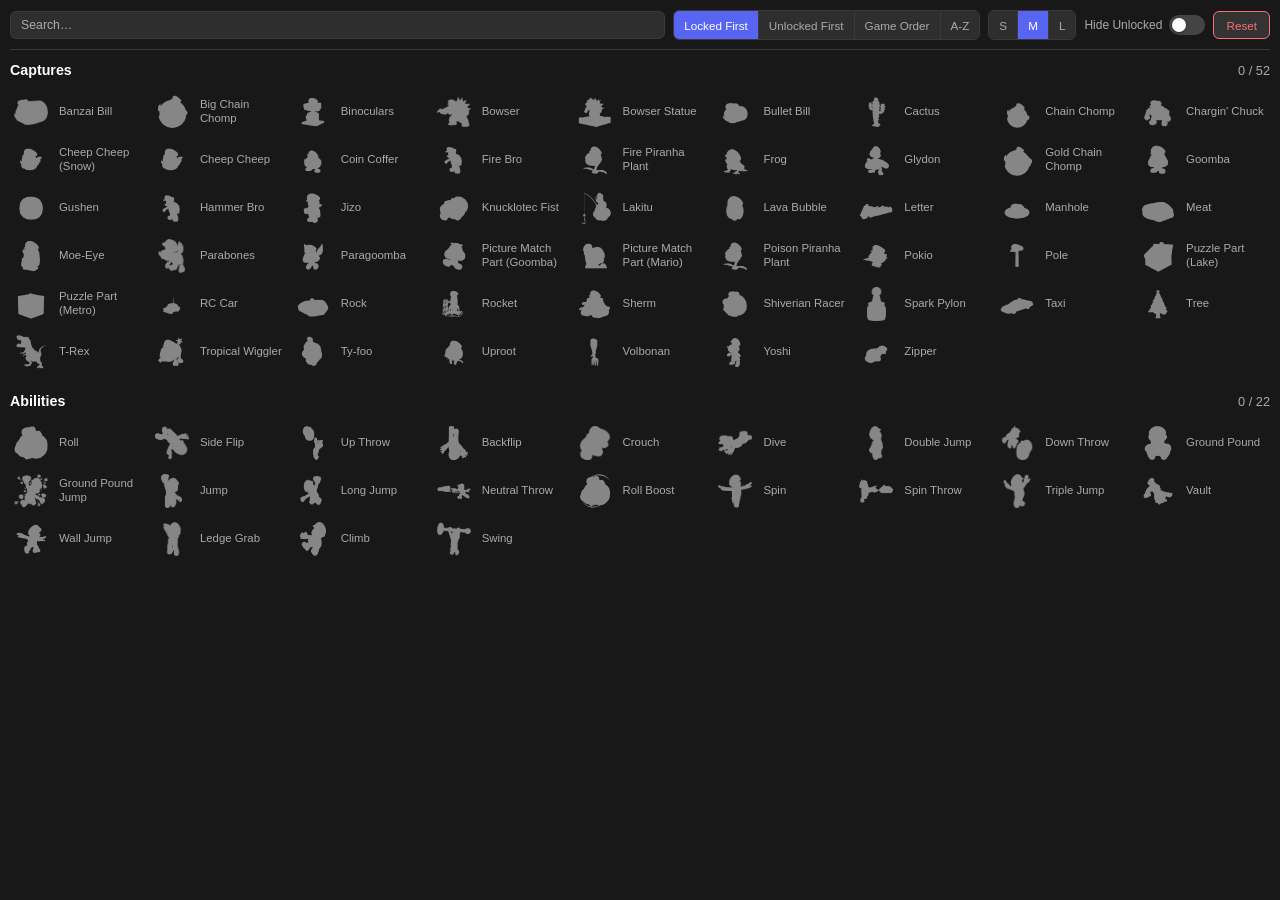
==== apc.html @ 0b63f1cf "Big Update" ====
<!DOCTYPE html>
<html lang="en">
<head>
<meta charset="UTF-8">
<meta name="viewport" content="width=device-width, initial-scale=1">
<title>Abilities &amp; Captures</title>
<link rel="icon" href="assets/SMO-ColoredGlobe.png">
<link rel="stylesheet" href="style.css?v=2">
</head>

<!-- Embedded in the tracker's side panel (see applySidePanel in app.js) or
     popped out into its own window. Same origin as index.html, so it shares
     localStorage - every toggle here is a read-modify-write against the same
     tracker_state key, then a BroadcastChannel ping so the other window
     redraws. Entries linked to the main tracker (Bowser, Spark Pylon, Banzai
     Bill, Parabones, Wall Jump, High Jump, Cap Bounce) write straight into
     state.captures / state.abilities, which is what OBS already reads. -->

<body class="apc-body">

  <!-- ── Top bar ─────────────────────────────────────────────────── -->
  <div class="apc-toolbar">
    <input type="search" id="apc-search" class="apc-search" placeholder="Search…" autocomplete="off">

    <div class="segmented" id="apc-seg-sort">
      <button type="button" class="seg-btn" data-value="locked">Locked First</button>
      <button type="button" class="seg-btn" data-value="unlocked">Unlocked First</button>
      <button type="button" class="seg-btn" data-value="game">Game Order</button>
      <button type="button" class="seg-btn" data-value="az">A-Z</button>
    </div>

    <div class="segmented" id="apc-seg-size">
      <button type="button" class="seg-btn" data-value="small">S</button>
      <button type="button" class="seg-btn" data-value="medium">M</button>
      <button type="button" class="seg-btn" data-value="large">L</button>
    </div>

    <label class="apc-toolbar-toggle">
      <span>Hide Unlocked</span>
      <span class="toggle-switch">
        <input type="checkbox" id="apc-hide-unlocked">
        <span class="toggle-track"></span>
      </span>
    </label>

    <button type="button" class="apc-reset-btn" id="apc-reset">Reset</button>
  </div>

  <!-- ── Content ─────────────────────────────────────────────────── -->
  <div class="apc-scroll">
    <section class="apc-section">
      <div class="apc-section-header">
        <h2>Captures</h2>
        <span class="apc-counter" id="apc-count-captures">0 / 0</span>
      </div>
      <div class="apc-grid" id="apc-grid-captures"></div>
      <p class="apc-empty hidden" id="apc-empty-captures">Nothing matches.</p>
    </section>

    <section class="apc-section">
      <div class="apc-section-header">
        <h2>Abilities</h2>
        <span class="apc-counter" id="apc-count-abilities">0 / 0</span>
      </div>
      <div class="apc-grid" id="apc-grid-abilities"></div>
      <p class="apc-empty hidden" id="apc-empty-abilities">Nothing matches.</p>
    </section>
  </div>

<script src="apc-data.js?v=2"></script>
<script>
(function () {
  'use strict';

  const STATE_KEY = 'tracker_state';

  // Panel-only view options. They live in settings so they persist and travel
  // with a downloaded save file like everything else.
  const VIEW_DEFAULTS = {
    apc_sort: 'locked',       // 'locked' | 'unlocked' | 'game' | 'az'
    apc_size: 'medium',       // 'small' | 'medium' | 'large'
    apc_hide_unlocked: false,
  };

  let state = { settings: {}, captures: {}, abilities: {}, apc: { captures: {}, abilities: {} } };
  let search = '';
  let suppressBroadcast = false;

  // Safety net. Anything else sharing this localStorage - the tracker, the OBS
  // page, a second tab, an older cached copy of app.js - could write a state
  // that predates a click made here and silently undo it. So remember what this
  // panel has just changed, and if a re-read comes back disagreeing, put it
  // back and re-save. Entries expire quickly so the panel never permanently
  // fights a legitimate change made somewhere else.
  const EDIT_GRACE_MS = 4000;
  let warnedAboutClobber = false;
  // True while this panel is applying its own change. A re-read during that
  // window may legitimately need correcting (the edit is noted before it's
  // written), so correct silently rather than reporting a clobber.
  let inMutate = false;
  const recentEdits = { captures: new Map(), abilities: new Map() };
  const recentSettings = new Map();

  function noteEdit(kind, key, value) {
    recentEdits[kind].set(key, { value, at: Date.now() });
  }
  function noteSetting(key, value) {
    recentSettings.set(key, { value, at: Date.now() });
  }

  // Returns true if anything had to be corrected, i.e. we were clobbered.
  function reassertRecentEdits() {
    const now = Date.now();
    let corrected = false;

    for (const kind of ['captures', 'abilities']) {
      for (const [key, rec] of recentEdits[kind]) {
        if (now - rec.at > EDIT_GRACE_MS) { recentEdits[kind].delete(key); continue; }
        if (APC.isUnlocked(state, kind, key) !== rec.value) {
          APC.setUnlocked(state, kind, key, rec.value);
          corrected = true;
        }
      }
    }
    for (const [key, rec] of recentSettings) {
      if (now - rec.at > EDIT_GRACE_MS) { recentSettings.delete(key); continue; }
      if (state.settings[key] !== rec.value) {
        state.settings[key] = rec.value;
        corrected = true;
      }
    }
    return corrected;
  }

  // A change from the main tracker (or another window) redraws in place for the
  // same reason a local toggle does - see orderCache.
  //
  // apc-data.js deliberately delivers over three routes at once (Broadcast
  // Channel, postMessage, storage event) since not all of them work on every
  // setup - file:// pages in particular can drop BroadcastChannel/localStorage
  // sharing between windows. That means a single change can arrive as two or
  // three back-to-back messages. Reacting to each one individually stacks up
  // redraws right when the user might be mid-click, so coalesce them into one
  // redraw on the next frame instead.
  let externalRenderPending = false;
  function scheduleExternalRender() {
    if (externalRenderPending) return;
    externalRenderPending = true;
    requestAnimationFrame(() => {
      externalRenderPending = false;
      readState();
      render(false);
    });
  }
  const channel = APC.makeChannel(scheduleExternalRender);

  // ── State ──────────────────────────────────────────────────────────────────
  function readState() {
    try {
      const raw = localStorage.getItem(STATE_KEY);
      state = raw ? JSON.parse(raw) : {};
    } catch (e) {
      console.error('APC: failed to read state', e);
      state = {};
    }
    if (!state.settings) state.settings = {};
    if (!state.captures) state.captures = {};
    if (!state.abilities) state.abilities = {};
    APC.ensure(state);
    for (const [k, v] of Object.entries(VIEW_DEFAULTS)) {
      if (!(k in state.settings)) state.settings[k] = v;
    }

    // If something wrote over a click we just made, restore it and push it back
    // out so the other window picks up the corrected version.
    if (reassertRecentEdits()) {
      if (!warnedAboutClobber && !inMutate) {
        warnedAboutClobber = true;
        console.warn('Abilities & Captures: another window wrote over a change made here, ' +
                     'and it has been restored. If this keeps happening, hard-refresh with ' +
                     'Ctrl+F5 so every file is the current version.');
      }
      try { localStorage.setItem(STATE_KEY, JSON.stringify(state)); } catch (e) {}
      channel.post({ type: 'apc-changed' });
    }
  }

  // Always re-read before writing: the main window may have changed something
  // else (moon counts, notes) since this page last rendered, and this page must
  // not stomp it.
  function mutate(fn) {
    inMutate = true;
    readState();
    fn(state);
    try {
      localStorage.setItem(STATE_KEY, JSON.stringify(state));
    } catch (e) {
      console.error('APC: failed to save state', e);
    }
    inMutate = false;
    if (!suppressBroadcast) channel.post({ type: 'apc-changed' });
  }

  // ── Rendering ──────────────────────────────────────────────────────────────
  // Last computed order per section, as a list of keys. Toggling an entry
  // deliberately does NOT re-sort: under "Locked First" a freshly unlocked
  // entry would otherwise leap to the bottom the instant you clicked it and
  // slide a different one under your cursor, which makes ticking off a run
  // miserable. The order refreshes when you change the sort, search, or the
  // Hide Unlocked switch, and whenever the panel is reopened.
  let orderCache = { captures: null, abilities: null };

  function sortedItems(kind) {
    const list = kind === 'captures' ? APC.CAPTURES : APC.ABILITIES;
    const sort = state.settings.apc_sort;
    const items = list.map(it => ({ ...it, unlocked: APC.isUnlocked(state, kind, it.key) }));

    if (sort === 'az') {
      items.sort((a, b) => a.name.localeCompare(b.name));
    } else if (sort === 'locked') {
      // Unlocked entries drop to the bottom, each group still in game order.
      items.sort((a, b) => (a.unlocked - b.unlocked) || (a.order - b.order));
    } else if (sort === 'unlocked') {
      items.sort((a, b) => (b.unlocked - a.unlocked) || (a.order - b.order));
    } // 'game' = leave in list order

    return items;
  }

  function visibleItems(kind, resort) {
    if (resort || !orderCache[kind]) {
      orderCache[kind] = sortedItems(kind).map(it => it.key);
    }

    const byKey = new Map(
      (kind === 'captures' ? APC.CAPTURES : APC.ABILITIES).map(it => [it.key, it])
    );

    let items = orderCache[kind]
      .map(key => byKey.get(key))
      .filter(Boolean)
      .map(it => ({ ...it, unlocked: APC.isUnlocked(state, kind, it.key) }));

    const hide = !!state.settings.apc_hide_unlocked;
    const q = search.trim().toLowerCase();
    if (q) items = items.filter(it => it.name.toLowerCase().includes(q));
    if (hide) items = items.filter(it => !it.unlocked);

    return items;
  }

  // Key -> the wrapper element currently in the DOM for it, per section.
  // Reusing nodes (instead of wiping and rebuilding the grid on every toggle)
  // matters for more than tidiness: if a click on item B lands while item A's
  // toggle is still tearing down/rebuilding the whole grid, B's element can
  // get replaced between mousedown and mouseup and the browser drops the
  // click entirely. Updating existing nodes in place means the element under
  // your cursor is still the same element a moment later, so fast clicks
  // (and redraws triggered by an incoming sync message) can't eat each other.
  const gridElems = { captures: new Map(), abilities: new Map() };

  function buildItem(kind, it) {
    const wrap = document.createElement('div');

    const btn = document.createElement('button');
    btn.type = 'button';
    btn.className = 'apc-icon-btn';

    const img = document.createElement('img');
    img.src = it.src;
    img.alt = it.name;
    img.loading = 'lazy';
    // A missing file shouldn't leave a broken-image glyph in the grid.
    img.addEventListener('error', () => wrap.classList.add('apc-missing'));
    btn.appendChild(img);

    const label = document.createElement('span');
    label.className = 'apc-label';
    label.textContent = it.name;

    const toggle = () => {
      const next = !APC.isUnlocked(state, kind, it.key);
      noteEdit(kind, it.key, next);
      mutate(s => APC.setUnlocked(s, kind, it.key, next));
      render(false); // redraw in place - see orderCache
    };
    btn.addEventListener('click', toggle);
    // Clicking the name works too - it's a bigger target than the icon.
    label.addEventListener('click', toggle);

    wrap.appendChild(btn);
    wrap.appendChild(label);
    return wrap;
  }

  function renderGrid(kind, resort) {
    const grid = document.getElementById(`apc-grid-${kind}`);
    const empty = document.getElementById(`apc-empty-${kind}`);
    const items = visibleItems(kind, resort);
    const elems = gridElems[kind];

    empty.classList.toggle('hidden', items.length > 0);

    const seen = new Set();
    let cursor = grid.firstChild;

    for (const it of items) {
      seen.add(it.key);
      let wrap = elems.get(it.key);
      if (!wrap) {
        wrap = buildItem(kind, it);
        elems.set(it.key, wrap);
      }

      // Update state-dependent bits in place rather than recreating anything.
      wrap.className = 'apc-item' + (it.unlocked ? ' unlocked' : ' locked');
      const btn = wrap.querySelector('.apc-icon-btn');
      btn.title = it.name;
      btn.setAttribute('aria-pressed', String(it.unlocked));

      // Make sure this node sits in the right slot in the current order
      // without touching nodes that are already correctly positioned.
      if (cursor !== wrap) {
        grid.insertBefore(wrap, cursor);
      } else {
        cursor = cursor.nextSibling;
      }
    }

    // Drop nodes for keys that are no longer visible (filtered/searched out
    // or removed), and forget them so they don't leak.
    for (const [key, wrap] of elems) {
      if (!seen.has(key)) {
        wrap.remove();
        elems.delete(key);
      }
    }
  }

  function renderCounters() {
    document.getElementById('apc-count-captures').textContent =
      `${APC.countUnlocked(state, 'captures')} / ${APC.CAPTURES.length}`;
    document.getElementById('apc-count-abilities').textContent =
      `${APC.countUnlocked(state, 'abilities')} / ${APC.ABILITIES.length}`;
  }

  function renderToolbar() {
    document.querySelectorAll('#apc-seg-sort .seg-btn').forEach(b =>
      b.classList.toggle('active', b.dataset.value === state.settings.apc_sort));
    document.querySelectorAll('#apc-seg-size .seg-btn').forEach(b =>
      b.classList.toggle('active', b.dataset.value === state.settings.apc_size));
    document.getElementById('apc-hide-unlocked').checked = !!state.settings.apc_hide_unlocked;

    document.body.classList.remove('apc-size-small', 'apc-size-medium', 'apc-size-large');
    document.body.classList.add(`apc-size-${state.settings.apc_size || 'medium'}`);
  }

  function render(resort) {
    if (resort === undefined) resort = true;
    renderToolbar();
    renderGrid('captures', resort);
    renderGrid('abilities', resort);
    renderCounters();
  }

  // ── Wiring ─────────────────────────────────────────────────────────────────
  document.getElementById('apc-search').addEventListener('input', (e) => {
    search = e.target.value;
    renderGrid('captures');
    renderGrid('abilities');
  });

  document.querySelectorAll('#apc-seg-sort .seg-btn').forEach(btn => {
    btn.addEventListener('click', () => {
      noteSetting('apc_sort', btn.dataset.value);
      mutate(s => { s.settings.apc_sort = btn.dataset.value; });
      render();
    });
  });

  document.querySelectorAll('#apc-seg-size .seg-btn').forEach(btn => {
    btn.addEventListener('click', () => {
      noteSetting('apc_size', btn.dataset.value);
      mutate(s => { s.settings.apc_size = btn.dataset.value; });
      render();
    });
  });

  document.getElementById('apc-hide-unlocked').addEventListener('change', (e) => {
    noteSetting('apc_hide_unlocked', e.target.checked);
    mutate(s => { s.settings.apc_hide_unlocked = e.target.checked; });
    render();
  });

  document.getElementById('apc-reset').addEventListener('click', () => {
    if (!confirm('Clear every capture and ability? This also clears the linked icons on the main tracker.')) return;
    APC.CAPTURES.forEach(it => noteEdit('captures', it.key, false));
    APC.ABILITIES.forEach(it => noteEdit('abilities', it.key, false));
    mutate(s => {
      APC.CAPTURES.forEach(it => APC.setUnlocked(s, 'captures', it.key, false));
      APC.ABILITIES.forEach(it => APC.setUnlocked(s, 'abilities', it.key, false));
    });
    render();
  });

  readState();
  render();
})();
</script>
</body>
</html>
---- style.css ----
/* ── Reset & Root ───────────────────────────────────────────────── */
:root {
  --bg:          #181818;
  --bg-card:     #242424;
  --bg-card2:    #2e2e2e;
  --bg-hover:    #383838;
  --text:        #ffffff;
  --text-dim:    #aaaaaa;
  --accent:      #5865f2;
  --accent-h:    #4752c4;
  --green:       #4ade80;
  --red:         #f87171;
  --border:      #3a3a3a;
  --radius:      10px;
  --radius-sm:   6px;
  --btn-bg:      #333333;
  --btn-hover:   #444444;
  --font:        'Arial Rounded MT Bold', 'Arial', sans-serif;
  --panel-edge-gap: 24px; /* outer margin used once a side panel is showing */
}

*, *::before, *::after { box-sizing: border-box; margin: 0; padding: 0; }

html { font-size: 15px; }

body {
  background: var(--bg);
  color: var(--text);
  font-family: var(--font);
  min-height: 100vh;
  padding: 12px;
  -webkit-tap-highlight-color: transparent;

  display: flex;
  flex-direction: column;
  gap: 7px;
}

/* ── App wrapper ─────────────────────────────────────────────────── */
/* #layout-row holds #app and, optionally, #side-panel. With no panel
   active, #app centers itself exactly as before. With a panel active,
   body.panel-edges widens the outer gap to --panel-edge-gap on the sides
   that border the panel layout, and #layout-row arranges #app/#side-panel
   according to the Location setting (location-horizontal / location-vertical),
   added by applySidePanel() in app.js. Both directions are plain flex
   percentages/flex-basis (no fixed pixel panel width), so the panel grows
   and shrinks fluidly as the window is resized. */
#layout-row {
  display: flex;
  flex-direction: row;
  gap: 16px;
  justify-content: center;
  align-items: flex-start;
  flex: 1;
  width: 100%;
}

/* Widens the left/right body padding to a bigger, even gap while any panel
   is visible, so the tracker+panel combo (or the full-width vertical panel)
   sits with a consistent ~24px margin from the true viewport edge instead
   of the tighter default 12px used everywhere else. */
body.panel-edges {
  padding-left: var(--panel-edge-gap);
  padding-right: var(--panel-edge-gap);
}

#app {
  max-width: 580px;/* max-width: 680px; */
  margin: 0 auto;
  flex: 1;
  min-width: 0;
}

/* ── Horizontal: tracker pinned near the left edge at its normal size,
   panel fills the rest of the row out to the right edge. The tracker only
   gives up width (flex-shrink: 0.3, slower than the panel) once the panel
   has already been squeezed down to its own min-width. ────────────────── */
#layout-row.location-horizontal.panel-open {
  flex-direction: row;
  /* Pin the tracker+panel to the left so any residual overflow spills to the
     right (reachable/scrollable) instead of being centered and clipped off the
     left edge, which was hiding the tracker title in the ~541–870px range. */
  justify-content: flex-start;
}
#layout-row.location-horizontal.panel-open #app {
  margin: 0;
  /* Shrink freely down from 580px as the row narrows. The panel is frozen at
     its 300px min-width in this range, so the tracker absorbs all the width
     loss and scales down smoothly instead of overflowing. */
  flex: 0 1 580px;
  min-width: 0;
}
#layout-row.location-horizontal.panel-open #side-panel {
  flex: 1 1 300px;
  min-width: 300px;
}

/* ── Vertical: tracker stays centered at its normal size, panel drops
   below and stretches the full available width (edge gap to edge gap). ── */
#layout-row.location-vertical.panel-open {
  flex-direction: column;
  align-items: center;
}
#layout-row.location-vertical.panel-open #app {
  margin: 0 auto;
  flex: 0 0 auto;
  width: 100%;
}
#layout-row.location-vertical.panel-open #side-panel {
  width: 100%;
  flex: 0 0 auto;
  position: static;
  top: auto;
}

/* ── Side Panel (Notes / Map embed) ─────────────────────────────── */
#side-panel {
  align-self: flex-start;
  position: sticky;
  top: 12px;
  max-height: calc(100vh - 24px);
  background: var(--bg-card);
  border-radius: var(--radius);
  border: 1px solid var(--border);
  display: flex;
  flex-direction: column;
  overflow: hidden;
}
#side-panel.hidden { display: none; }

.side-panel-header {
  display: flex;
  align-items: center;
  justify-content: space-between;
  padding: 10px 14px;
  border-bottom: 1px solid var(--border);
  flex-shrink: 0;
}
.side-panel-header span { font-size: 1rem; font-weight: bold; }

#side-panel-frame {
  border: none;
  width: 100%;
  flex: 1;
  min-height: 824px;
  background: var(--bg);
}

/* Horizontal doesn't fit beside the tracker on narrow screens, so it falls
   back to the default single-column tracker layout below the mobile
   breakpoint - applySidePanel() in app.js already stops applying
   .panel-open for Horizontal at this width, this is a CSS-only backstop.
   Vertical is untouched here: it stays available on mobile since the panel
   is already stacked below rather than beside the tracker. */
@media (max-width: 624px) {
  #layout-row.location-horizontal.panel-open {
    flex-direction: column;
  }
  #layout-row.location-horizontal.panel-open #side-panel {
    display: none;
  }
  #layout-row.location-horizontal.panel-open #app {
    margin: 0 auto;
    flex: 1;
    min-width: 0;
  }
}

h1 {
  text-align: center;
  font-size: 1.35rem;
  letter-spacing: 0.03em;
  margin-bottom: 14px;
  color: var(--text);
}

.header {
    justify-content: space-between; 
    align-items: center;
    position: relative;
    text-align: center;
    padding: 1%;
}

#author-credit {
  /* position: absolute;
  bottom: 10px;
  left: 14px; */
  width: 100%;
  max-width: 330px;
  margin: 0 auto 0 0;
  text-align: left;
  overflow-wrap: break-word;
  background: rgba(36,36,36,0.90);
  padding: 5px 10px;
  border-radius: var(--radius-sm);
  border: 1px solid var(--border);
  font-size: 0.75rem;
  color: var(--text-dim);
  user-select: none;
  pointer-events: none;
}

/* ── Moon Rows ───────────────────────────────────────────────────── */
#moon-rows {
  display: flex;
  flex-direction: column;
  gap: 6px;
  margin-bottom: 14px;
}

.moon-row {
  display: flex;
  align-items: center;
  flex-wrap: wrap;
  gap: 5px;
  background: var(--bg-card);
  border-radius: var(--radius);
  padding: 6px 8px;
  border-left: 3px solid transparent;
  transition: background 0.2s, border-color 0.2s;
}

.moon-row.row-complete {
  background: rgba(74, 222, 128, 0.12);
  border-left-color: var(--green);
}

/* Drag-to-reorder: a subtle gray outline hints the row can be picked up from
   its empty space / edges, and the row lifts slightly while being dragged. */
.moon-row.drag-ready {
  box-shadow: inset 0 0 0 1px rgba(150, 150, 150, 0.55);
  cursor: grab;
}
.moon-row.dragging {
  cursor: grabbing;
  opacity: 0.85;
  box-shadow: 0 6px 16px rgba(0, 0, 0, 0.45);
  border-left-color: rgba(150, 150, 150, 0.8);
}

.moon-row-left {
  display: flex;
  align-items: center;
  gap: 4px;
  flex-shrink: 0;
}

.moon-row-counter {
  display: flex;
  align-items: center;
  gap: 4px;
  flex: 1 1 auto;
  min-width: 0;
}

.moon-row-entry {
  display: flex;
  align-items: center;
  gap: 4px;
  flex-shrink: 0;
}

/* On small screens, entry row drops to its own line */
@media (max-width: 520px) { /*480 before */
  .moon-row-entry {
    flex-basis: 100%;
    justify-content: flex-end;
  }
}

.moon-row-entry .multi-moon-btn {
    margin-right: auto; /* push multi to the left on mobile second row */
  }

/* Icon toggle buttons (lock / peace) */
.icon-btn {
  background: none;
  border: none;
  cursor: pointer;
  padding: 2px;
  border-radius: var(--radius-sm);
  display: flex;
  align-items: center;
  justify-content: center;
  transition: background 0.15s;
  flex-shrink: 0;
}
.icon-btn:hover { background: var(--bg-hover); }
.icon-btn img { width: 18px; height: 18px; object-fit: contain; display: block; }
/* .icon-btn img { width: 20px; height: 20px; object-fit: contain; display: block; } */

/* Kingdom image */
.kingdom-icon {
  height: 36px;
  width: 36px;
  object-fit: contain;
  flex-shrink: 0;
  transition: filter 0.2s;
}
.kingdom-icon.icon-white {
  filter: brightness(0) invert(1);
}

/* Count display */
.count-label {
  font-size: 1.5rem;
  font-weight: bold;
  min-width: 60px;
  text-align: center;
  flex: 0 0 auto;
  transition: color 0.2s;
}
.count-label.count-complete { color: var(--green); }

/* Equal flexible spacers between counter items keeps min/max stacks
   sitting at the exact midpoint of the gap on either side of them. */
.counter-spacer {
  flex: 1 1 auto;
}

/* Min/Max kingdom range reference label on top, number underneath */
.range-stack {
  display: flex;
  flex-direction: column;
  align-items: center;
  justify-content: center;
  line-height: 1.15;
  flex-shrink: 0;
  min-width: 28px;
}
.range-stack .range-label {
  font-size: 0.6rem;
  text-transform: uppercase;
  letter-spacing: 0.03em;
  color: var(--text-dim);
}
.range-stack .range-value {
  font-size: 0.9rem;
  font-weight: bold;
  color: var(--text);
}
.range-stack.hidden { display: none; }

/* + / − buttons */
.count-btn {
  background: var(--btn-bg);
  border: none;
  color: var(--text);
  font-family: var(--font);
  font-size: 1.1rem;
  font-weight: bold;
  width: 34px;
  height: 34px;
  border-radius: var(--radius-sm);
  cursor: pointer;
  transition: background 0.15s;
  flex-shrink: 0;
}
.count-btn:hover  { background: var(--btn-hover); }
.count-btn:active { background: var(--accent); }

/* Multi Moon button */
.multi-moon-btn {
  background: var(--btn-bg);
  /* border: 1.5px solid var(--btn-bg); */
  border: none; 
  cursor: pointer;
  padding: 2px;
  border-radius: var(--radius-sm);
  display: flex;
  align-items: center;
  justify-content: center;
  flex-shrink: 0;
  transition: background 0.15s;
}
.multi-moon-btn:hover { background: var(--bg-hover); }
.multi-moon-btn img {
  height: 30px;
  width: 30px;
  object-fit: contain;
  display: block;
  transition: filter 0.2s;
}
.multi-moon-btn.multi-off img { filter: contrast(0); }
.multi-moon-btn.hidden        { display: none !important; }

/* Max entry field */
.max-entry {
  background: var(--bg-card2);
  border: 1px solid var(--border);
  color: var(--text);
  font-family: var(--font);
  font-size: 1rem;
  width: 48px;
  height: 32px;
  border-radius: var(--radius-sm);
  text-align: center;
  padding: 0 4px;
}
.max-entry::-webkit-inner-spin-button,
.max-entry::-webkit-outer-spin-button { -webkit-appearance: none; }
.max-entry:focus {
  outline: none;
  border-color: var(--accent);
}

/* Save button (per row) */
.save-btn {
  background: var(--accent);
  border: none;
  color: #fff;
  font-family: var(--font);
  font-size: 1rem;
  height: 32px;
  padding: 0 9px;
  border-radius: var(--radius-sm);
  cursor: pointer;
  transition: background 0.15s;
  flex-shrink: 0;
  white-space: nowrap;
}
.save-btn:hover  { background: var(--accent-h); }
.save-btn.hidden { display: none; }

/* ── Sync Section ──────────────────────────────────────────────────── */
#sync-section {
  display: flex;
  flex-direction: column;
  gap: 8px;
  background: var(--bg-card);
  border-radius: var(--radius);
  padding: 12px 14px;
  margin-bottom: 12px;
}

#sync-room-row,
#sync-url-row {
  display: flex;
  gap: 8px;
  align-items: center;
}

#sync-room-row input,
#sync-url-row input {
  background: var(--bg-card2);
  border: 1px solid var(--border);
  color: var(--text);
  font-family: var(--font);
  font-size: 0.95rem;
  height: 38px;
  border-radius: var(--radius-sm);
  padding: 0 10px;
}

#sync-room-row input {
  flex: 1;
  min-width: 0;
  text-transform: uppercase;
}

#sync-url-row input {
  flex: 1;
  min-width: 0;
  font-size: 0.8rem;
}

#sync-room-row button,
#sync-url-row button {
  width: auto;
  flex-shrink: 0;
  padding: 0 10px;
}

#sync-status {
  font-size: 0.85rem;
  color: var(--text-dim);
  text-align: center;
}

#sync-size-row {
  font-size: 0.85rem;
  color: var(--text-dim);
  text-align: center;
}

/* ── Controls Section ──────────────────────────────────────────────── */
#controls {
  display: grid;
  grid-template-columns: auto 1fr 1fr auto;
  grid-template-areas: "captures buttons notes abilities";
  align-items: stretch;
  gap: 12px;
  background: var(--bg-card);
  border-radius: var(--radius);
  padding: 14px 16px;
}

#capture-section  { grid-area: captures; }
#button-section   { grid-area: buttons;  }
#notes-section    { grid-area: notes;    }
#ability-section  { grid-area: abilities; }

/* When captures are hidden, keep the column space so nothing shifts */
#capture-section.hidden {
  display: block !important;
  visibility: hidden;
}

/* When ability icons are hidden, keep column space so nothing shifts */
#ability-section.abilities-hidden .icon-toggle-btn.ability-icon {
  visibility: hidden;
}

@media (max-width: 540px) {
  #controls {
    grid-template-columns: 1fr 1fr;
    grid-template-rows: auto auto;
    grid-template-areas:
      "buttons  notes"
      "captures abilities";
  }
  /* On mobile, let captures fully disappear */
  #capture-section.hidden {
    display: none !important;
    visibility: visible;
  }
}

/* Mid-width squeeze: while the horizontal panel is open the tracker column is
   narrowed, but the 4-column controls grid has a large min-content width and
   won't shrink, forcing the whole row to overflow (and clip the title on the
   left). Collapse controls here so #app can actually get smaller: two columns
   from ~660–870px, a single column below that where space is tightest. */
@media (min-width: 541px) and (max-width: 870px) {
  #layout-row.location-horizontal.panel-open #controls {
    grid-template-columns: 1fr 1fr;
    grid-template-rows: auto auto;
    grid-template-areas:
      "buttons  notes"
      "captures abilities";
  }
  #layout-row.location-horizontal.panel-open #capture-section.hidden {
    display: none !important;
    visibility: visible;
  }
}
@media (min-width: 541px) and (max-width: 660px) {
  #layout-row.location-horizontal.panel-open #controls {
    grid-template-columns: 1fr;
    grid-template-rows: auto;
    grid-template-areas:
      "buttons"
      "notes"
      "captures"
      "abilities";
  }
}

/* ── Capture / Ability icon grids ───────────────────────────────── */
#capture-row {
  display: grid;
  grid-template-columns: 1fr 1fr;
  gap: 5px;
}

/* Ability icons: a centered column. Row 1 (.ability-top) holds Jump/Cap
   (either can be individually hidden); Wall sits centered below. A fixed
   min-width keeps the same footprint so a lone Wall stays centered instead
   of collapsing the column and shifting the rest of #controls. */
#ability-row {
  display: flex;
  flex-direction: column;
  align-items: center;
  gap: 5px;
  min-width: 101px; /* two 48px icons + 5px gap */
}
.ability-top {
  display: flex;
  justify-content: center;
  gap: 5px;
}
.ability-top.row-gone { display: none; }

/* Individually hidden ability icon (Jump / Cap Bounce show toggles off) */
.icon-toggle-btn.ability-icon.icon-off { display: none; }

/* Lock / Peace / Moon Rock sign columns hidden from the whole tracker via
   settings. Moon Rock defaults to off, so hide-rock is present on first load. */
#moon-rows.hide-lock .lock-btn   { display: none; }
#moon-rows.hide-peace .peace-btn { display: none; }
#moon-rows.hide-rock .rock-btn   { display: none; }

.icon-toggle-btn {
  background: var(--btn-bg);
  border: none;
  cursor: pointer;
  padding: 4px;
  border-radius: var(--radius-sm);
  display: flex;
  align-items: center;
  justify-content: center;
  transition: background 0.15s, opacity 0.15s;
}
.icon-toggle-btn:hover { background: var(--bg-hover); }
.icon-toggle-btn img   { height: 40px; width: 40px; object-fit: contain; display: block; }
.icon-toggle-btn.active { background: #2a3a2a; }
.icon-toggle-btn.hidden { display: none; }

#capture-section.hidden { display: none; }

/* ── Button Section ──────────────────────────────────────────────── */
#button-section {
  display: flex;
  flex-direction: column;
  align-items: stretch;
  justify-content: flex-start;
  gap: 7px;
}

/* OBS button row: Open OBS fills left, ⓘ is square on right */
#obs-btn-row {
  display: flex;
  gap: 6px;
  width: 100%;
}
#obs-btn-row #btn-obs {
  flex: 1;
  max-width: none;
  min-width: 0;
}

.ctrl-btn {
  background: var(--btn-bg);
  border: none;
  color: var(--text);
  font-family: var(--font);
  font-size: 0.9rem;
  height: 38px;
  padding: 0 16px;
  border-radius: var(--radius-sm);
  cursor: pointer;
  width: 100%;
  transition: background 0.15s;
}
.ctrl-btn:hover { background: var(--btn-hover); }

.danger-btn { color: var(--red); }
.danger-btn:hover { background: #3a2020; }

/* ⓘ info button square, same height as OBS button */
.info-btn {
  width: 38px;
  min-width: 38px;
  max-width: 38px;
  height: 38px;
  padding: 0;
  font-size: 1.15rem;
  flex-shrink: 0;
}

.gear-btn {
  font-size: 1.2rem;
  padding: 0;
  width: 44px;
  max-width: 44px;
  height: 44px;
  /* border-radius: 50%; */
}

/* Notes section own column beside OBS */
#notes-section {
  display: flex;
  flex-direction: column;
  gap: 7px;
}

/* Notes button fills its column, matching OBS column height */
.notes-btn {
  background: var(--btn-bg);
  border: none;
  color: var(--text);
  font-family: var(--font);
  font-size: 0.95rem;
  width: 100%;
  height: 38px;
  /* min-height: 80px; */
  border-radius: var(--radius-sm);
  cursor: pointer;
  transition: background 0.15s;
}
.notes-btn:hover { background: var(--bg-hover); }

.map-btn {
  background: var(--btn-bg);
  border: none;
  color: var(--text);
  font-family: var(--font);
  font-size: 0.95rem;
  width: 100%;
  height: 38px;
  /* min-height: 80px; */
  border-radius: var(--radius-sm);
  cursor: pointer;
  transition: background 0.15s;
}
.map-btn:hover { background: var(--bg-hover); }

/* ── Modal Backdrop ──────────────────────────────────────────────── */
.modal-backdrop {
  position: fixed;
  inset: 0;
  background: rgba(0, 0, 0, 0.7);
  display: flex;
  align-items: center;
  justify-content: center;
  z-index: 1000;
  padding: 16px;
}
.modal-backdrop.hidden { display: none; }

.modal-box {
  background: var(--bg-card);
  border-radius: var(--radius);
  border: 1px solid var(--border);
  width: 100%;
  max-width: 440px;
  max-height: 90vh;
  display: flex;
  flex-direction: column;
  overflow: hidden;
}

.modal-header {
  display: flex;
  align-items: center;
  justify-content: space-between;
  padding: 14px 18px;
  border-bottom: 1px solid var(--border);
  flex-shrink: 0;
}
.modal-header h2 { font-size: 1.1rem; }

.modal-header-actions {
  display: flex;
  align-items: center;
  gap: 2px;
}

.modal-icon-btn {
  background: none;
  border: none;
  color: var(--text-dim);
  font-size: 1.05rem;
  cursor: pointer;
  padding: 4px 8px;
  border-radius: var(--radius-sm);
  transition: color 0.15s, background 0.15s;
}
.modal-icon-btn:hover { color: var(--text); background: var(--bg-hover); }

.modal-icon-btn-red {
  background: none;
  border: none;
  color: var(--red);
  font-size: 1.05rem;
  cursor: pointer;
  padding: 4px 8px;
  border-radius: var(--radius-sm);
  transition: color 0.15s, background 0.15s;
}
.modal-icon-btn-red:hover { background: #3a2020; }

.modal-close {
  background: none;
  border: none;
  color: var(--text-dim);
  font-size: 1.1rem;
  cursor: pointer;
  padding: 4px 8px;
  border-radius: var(--radius-sm);
  transition: color 0.15s, background 0.15s;
}
.modal-close:hover { color: var(--text); background: var(--bg-hover); }

.modal-body {
  overflow-y: auto;
  padding: 12px 18px 18px;
  flex: 1;
}

/* ── OBS Info Modal ──────────────────────────────────────────────── */
.obs-info-modal-box { max-width: 500px; }

.obs-info-body {
  font-size: 0.88rem;
  line-height: 1.65;
  padding-top: 10px;
}

.obs-info-body .info-title {
  font-size: 0.95rem;
  margin: 14px 0 5px;
  display: flex;
  align-items: center;
  gap: 8px;
}
.obs-info-body .info-title:first-child { margin-top: 0; }

.info-tag {
  font-size: 0.72rem;
  background: var(--accent);
  color: #fff;
  padding: 1px 6px;
  border-radius: 10px;
}

.obs-info-body ol {
  padding-left: 18px;
  display: flex;
  flex-direction: column;
  gap: 3px;
}

.obs-info-body p:last-child { margin-top: 8px; }

.obs-info-body code {
  background: var(--bg-card2);
  padding: 1px 5px;
  border-radius: 3px;
  font-family: monospace;
  font-size: 0.85em;
}

/* ── Settings Modal ──────────────────────────────────────────────── */
.settings-body { display: flex; flex-direction: column; gap: 8px; padding-top: 14px; }

.settings-row {
  display: flex;
  align-items: center;
  justify-content: space-between;
  gap: 12px;
  padding: 5px 0;
  font-size: 0.95rem;
}
.settings-row span { flex: 1; }

/* CSS Toggle Switch */
.toggle-switch {
  position: relative;
  display: inline-block;
  width: 48px;
  height: 26px;
  flex-shrink: 0;
  cursor: pointer;
}
.toggle-switch input {
  opacity: 0;
  width: 0;
  height: 0;
  position: absolute;
}
.toggle-track {
  position: absolute;
  inset: 0;
  background: #444;
  border-radius: 13px;
  transition: background 0.2s;
}
.toggle-track::after {
  content: '';
  position: absolute;
  width: 20px;
  height: 20px;
  border-radius: 50%;
  background: #fff;
  top: 3px;
  left: 3px;
  transition: transform 0.2s;
  box-shadow: 0 1px 3px rgba(0,0,0,0.4);
}
.toggle-switch input:checked + .toggle-track             { background: var(--green); }
.toggle-switch input:checked + .toggle-track::after      { transform: translateX(22px); }

/* Text + Save pairs */
.input-save-pair {
  display: flex;
  gap: 6px;
  align-items: center;
  flex-shrink: 0;
}
.input-save-pair input {
  background: var(--bg-card2);
  border: 1px solid var(--border);
  color: var(--text);
  font-family: var(--font);
  font-size: 0.9rem;
  height: 32px;
  width: 100px;
  border-radius: var(--radius-sm);
  text-align: center;
  padding: 0 6px;
}
.input-save-pair input:focus {
  outline: none;
  border-color: var(--accent);
}
.save-inline-btn {
  background: var(--accent);
  border: none;
  color: #fff;
  font-family: var(--font);
  font-size: 0.85rem;
  height: 32px;
  padding: 0 12px;
  border-radius: var(--radius-sm);
  cursor: pointer;
  transition: background 0.15s;
  white-space: nowrap;
}
.save-inline-btn:hover { background: var(--accent-h); }

/* Rebind button (mouse/key capture) */
.rebind-btn {
  background: var(--bg-card2);
  border: 1px solid var(--border);
  color: var(--text);
  font-family: var(--font);
  font-size: 0.85rem;
  height: 32px;
  padding: 0 12px;
  border-radius: var(--radius-sm);
  cursor: pointer;
  transition: background 0.15s, border-color 0.15s;
  white-space: nowrap;
  min-width: 90px;
}
.rebind-btn:hover { background: var(--bg-hover); }
.rebind-btn.listening {
  border-color: var(--accent);
  background: var(--accent);
  color: #fff;
  cursor: default;
}

/* Revert Default Settings button */
.revert-btn {
  color: var(--red);
  max-width: none;
  width: 100%;
}
.revert-btn:hover { background: #3a2020; }

/* ── Tabbed Settings layout ───────────────────────────────────────── */
/* The modal-box is a vertical stack: header / tab-bar / scrolling body /
   footer. Only the body scrolls; the tab bar and footer stay pinned. */
.settings-modal-box { max-height: 88vh; }

.settings-tabs {
  display: flex;
  gap: 4px;
  padding: 8px 12px 0;
  border-bottom: 1px solid var(--border);
  flex-shrink: 0;
  overflow-x: auto;
  overflow-y: hidden;
  scrollbar-width: thin;
  -webkit-overflow-scrolling: touch;
}
.settings-tabs::-webkit-scrollbar { height: 4px; }
.settings-tabs::-webkit-scrollbar-thumb { background: var(--border); border-radius: 2px; }

.settings-tab {
  background: none;
  border: none;
  border-bottom: 2px solid transparent;
  color: var(--text-dim);
  font-family: var(--font);
  font-size: 0.9rem;
  padding: 8px 12px;
  cursor: pointer;
  white-space: nowrap;
  border-radius: var(--radius-sm) var(--radius-sm) 0 0;
  transition: color 0.15s, background 0.15s, border-color 0.15s;
}
.settings-tab:hover { color: var(--text); background: var(--bg-hover); }
.settings-tab.active {
  color: var(--text);
  border-bottom-color: var(--accent);
}

/* Body remains the single scroll region (inherits .modal-body overflow-y). */
.settings-body { display: block; }

.settings-panel {
  display: flex;
  flex-direction: column;
  gap: 8px;
}
.settings-panel:not(.active) { display: none; }

/* Footer pinned below the scroll area */
.settings-footer {
  flex-shrink: 0;
  padding: 12px 18px;
  border-top: 1px solid var(--border);
}

/* ── Settings sub-sections (Ability Lock, Moon Updater, …) ────────── */
.settings-subsection {
  border: 1px solid var(--border);
  border-radius: var(--radius-sm);
  padding: 6px 10px 8px;
  display: flex;
  flex-direction: column;
  gap: 4px;
  background: rgba(0, 0, 0, 0.12);
}
.subsection-title {
  font-size: 0.8rem;
  letter-spacing: 0.04em;
  text-transform: uppercase;
  color: var(--text-dim);
  padding: 2px 0 4px;
}
/* Indented child rows within a sub-section (or under a parent toggle) */
.settings-subrow { padding-left: 12px; }
.settings-subrow span { color: var(--text-dim); }

/* Dimmed + non-interactive when a parent toggle disables the sub-controls */
.settings-row.row-disabled {
  opacity: 0.4;
  pointer-events: none;
}
/* Fully hidden (e.g. Moon-OBS row when Moon Kingdom is off) */
.settings-row.row-gone { display: none; }

/* ── Segmented control (Top / Bottom) ─────────────────────────────── */
.segmented {
  display: inline-flex;
  border: 1px solid var(--border);
  border-radius: var(--radius-sm);
  overflow: hidden;
  flex-shrink: 0;
}
.seg-btn {
  background: var(--bg-card2);
  border: none;
  color: var(--text-dim);
  font-family: var(--font);
  font-size: 0.85rem;
  height: 32px;
  padding: 0 14px;
  cursor: pointer;
  transition: background 0.15s, color 0.15s;
}
.seg-btn + .seg-btn { border-left: 1px solid var(--border); }
.seg-btn:hover { background: var(--bg-hover); color: var(--text); }
.seg-btn.active { background: var(--accent); color: #fff; }

/* Select styled to match input-save-pair inputs */
.settings-select {
  background: var(--bg-card2);
  border: 1px solid var(--border);
  color: var(--text);
  font-family: var(--font);
  font-size: 0.9rem;
  height: 32px;
  width: 100px;
  border-radius: var(--radius-sm);
  text-align: center;
  padding: 0 6px;
  cursor: pointer;
}
.settings-select:focus { outline: none; border-color: var(--accent); }

/* ── Loading Zones Modal ──────────────────────────────────────────── */
.lz-modal-box {
  max-width: 92vw;
  width: 92vw;
  height: 85vh;
}

.lz-scroll-wrap {
  overflow: auto;
  flex: 1;
  scroll-behavior: smooth;
}

#lz-content {
  display: flex;
  /* flex-direction: row;
  align-items: flex-start; */
  flex-direction: column;
  flex-wrap: wrap;
  align-content: flex-start;
  gap: 20px;
  padding: 16px;
  height: 100%;
  min-width: max-content;
}

.lz-col-track {
  display: flex;
  flex-direction: column;
  gap: 20px;
  flex-shrink: 0;
}

@media (max-width: 540px) {
  .lz-modal-box { width: 100%; max-width: 100%; height: auto; max-height: 90vh;}
  #lz-content {
    flex-direction: column;
    flex-wrap: nowrap;
    height: auto;
    min-width: unset;
    padding: 12px;
    gap: 12px;
  }
}

/* Kingdom column */
.kingdom-col {
  min-width: 190px;
  flex-shrink: 0;
}

.kingdom-col-header {
  display: flex;
  align-items: center;
  gap: 8px;
  margin-bottom: 10px;
  cursor: pointer;
  user-select: none;
}
.kingdom-col-header img { height: 20px; flex-shrink: 0; }
.kingdom-col-header .col-title { font-size: 1rem; }
.kingdom-col-header .col-chevron {
  margin-left: auto;
  font-size: 0.85rem;
  color: var(--text-dim);
  transition: transform 0.2s;
}
.kingdom-col-header.collapsed .col-chevron  { transform: rotate(-90deg); }
.kingdom-col-header.collapsed + .zones-container { display: none; }
.kingdom-col-header.collapsed + .zones-split-wrap  { display: none; }

/* Zone rows */
.zones-container { display: flex; flex-direction: column; gap: 8px; }

/* Zone columns auto-split for large kingdoms (> 12 zones) */
.zones-split-wrap {
  display: flex;
  flex-direction: row;
  gap: 16px;
  align-items: flex-start;
}

@media (max-width: 540px) {
  .zones-split-wrap {
    flex-direction: column;
    align-items: stretch;
    gap: 8px;
  }
}

.zone-row {
  display: flex;
  flex-direction: column;
  gap: 4px;
}

.zone-row-top {
  display: flex;
  align-items: center;
  gap: 5px;
}

.zone-icon {
  height: 18px;
  cursor: pointer;
  flex-shrink: 0;
  border-radius: 3px;
  transition: opacity 0.15s;
}
.zone-icon:hover { opacity: 0.75; }

.zone-name {
  font-size: 0.85rem;
  cursor: pointer;
  flex: 1;
  user-select: none;
  transition: color 0.15s;
}

.zone-note {
  background: var(--bg-card2);
  border: 1px solid var(--border);
  color: var(--text);
  font-family: var(--font);
  font-size: 0.8rem;
  width: 100%;
  padding: 5px 7px;
  border-radius: var(--radius-sm);
  resize: none;
  min-height: 30px;
  line-height: 1.4;
  overflow: hidden;
}
.zone-note:focus {
  outline: none;
  border-color: var(--accent);
}

/* ── Notes toolbar (layout orientation / columns / compact) ─────────── */
/* Injected by JS above .lz-scroll-wrap in both the modal and notes.html. */
.lz-toolbar {
  display: flex;
  align-items: center;
  flex-wrap: wrap;
  gap: 8px 16px;
  padding: 8px 16px;
  border-bottom: 1px solid var(--border);
  background: var(--bg-card);
  flex-shrink: 0;
}
.lz-toolbar-group { display: flex; align-items: center; gap: 6px; }
.lz-toolbar-label {
  font-size: 0.7rem;
  text-transform: uppercase;
  letter-spacing: 0.04em;
  color: var(--text-dim);
}
.lz-toolbar .seg-btn { height: 28px; padding: 0 11px; font-size: 0.8rem; }
/* Columns picker only matters in vertical mode */
.lz-toolbar:not(.orient-vertical) .lz-cols-group { display: none; }

.lz-compact-btn {
  background: var(--bg-card2);
  border: 1px solid var(--border);
  color: var(--text-dim);
  font-family: var(--font);
  font-size: 0.8rem;
  height: 28px;
  padding: 0 12px;
  border-radius: var(--radius-sm);
  cursor: pointer;
  transition: background 0.15s, color 0.15s, border-color 0.15s;
}
.lz-compact-btn:hover { background: var(--bg-hover); color: var(--text); }
.lz-compact-btn.active {
  background: var(--accent);
  border-color: var(--accent);
  color: #fff;
}

/* ── Vertical orientation ───────────────────────────────────────────── */
/* Pack kingdoms into N balanced columns that scroll vertically, instead of
   the default flex column-wrap masonry that grows horizontally. Each kingdom
   stays intact (break-inside: avoid) and reads top-to-bottom, wrapping into
   the next column. */
#lz-content.lz-layout-vertical {
  display: block;
  height: auto;
  width: 100%;
  min-width: 0;
  column-gap: 20px;
}
#lz-content.lz-layout-vertical.lz-cols-1 { column-count: 1; }
#lz-content.lz-layout-vertical.lz-cols-2 { column-count: 2; }
#lz-content.lz-layout-vertical.lz-cols-3 { column-count: 3; }

#lz-content.lz-layout-vertical .kingdom-col {
  break-inside: avoid;
  -webkit-column-break-inside: avoid;
  page-break-inside: avoid;
  width: 100%;
  min-width: 0;
  margin: 0 0 20px;
  /* a hair of top padding keeps a kingdom from kissing the column top edge
     when the browser breaks a column between two kingdoms */
  padding-top: 1px;
}
/* Big kingdoms: stack their two split halves into a single column here */
#lz-content.lz-layout-vertical .zones-split-wrap {
  flex-direction: column;
  align-items: stretch;
  gap: 8px;
}

/* ── Compact density (works in either orientation) ──────────────────── */
#lz-content.lz-compact { gap: 12px; }
#lz-content.lz-compact.lz-layout-vertical { column-gap: 12px; }
#lz-content.lz-compact .kingdom-col { margin-bottom: 12px; }
#lz-content.lz-compact .kingdom-col-header { margin-bottom: 5px; }
#lz-content.lz-compact .zones-container { gap: 4px; }
#lz-content.lz-compact .zones-split-wrap { gap: 4px 12px; }
#lz-content.lz-compact .zone-row { gap: 2px; }
#lz-content.lz-compact .zone-row-top { gap: 4px; }
#lz-content.lz-compact .zone-icon { height: 16px; }
#lz-content.lz-compact .zone-name { font-size: 0.8rem; }
#lz-content.lz-compact .zone-note {
  min-height: 22px;
  padding: 3px 6px;
  font-size: 0.78rem;
  line-height: 1.25;
}

/* ── Icon Picker Popup ───────────────────────────────────────────── */
.icon-picker-popup {
  position: fixed;
  background: #222;
  border: 1px solid var(--border);
  border-radius: var(--radius-sm);
  padding: 8px;
  display: flex;
  flex-wrap: wrap;
  gap: 6px;
  width: 170px;
  z-index: 9999;
  box-shadow: 0 4px 20px rgba(0,0,0,0.6);
}

.icon-picker-popup img {
  height: 20px;
  cursor: pointer;
  border-radius: 3px;
  transition: opacity 0.1s, transform 0.1s;
}
.icon-picker-popup img:hover {
  opacity: 0.8;
  transform: scale(1.15);
}

/* ── Utility ─────────────────────────────────────────────────────── */
.hidden { display: none !important; }

/* Scrollbars */
::-webkit-scrollbar { width: 6px; height: 6px; }
::-webkit-scrollbar-track { background: var(--bg); }
::-webkit-scrollbar-thumb { background: #444; border-radius: 3px; }
::-webkit-scrollbar-thumb:hover { background: #555; }
/* ══ System tab buttons ═══════════════════════════════════════════════ */
.settings-panel .sys-btn {
  display: block;
  width: 100%;
  box-sizing: border-box;
  font-family: var(--font);
  font-size: 0.92rem;
  font-weight: bold;
  padding: 11px 14px;
  margin-bottom: 10px;
  border-radius: var(--radius-sm);
  border: 1px solid transparent;
  cursor: pointer;
  transition: background 0.15s, border-color 0.15s, color 0.15s;
}
.sys-btn-blue { background: var(--accent); border-color: var(--accent); color: #fff; }
.sys-btn-blue:hover { background: var(--accent-h); border-color: var(--accent-h); }
.settings-panel .sys-btn-outline-blue { background: var(--btn-bg); border-color: var(--accent); color: var(--text); }
.sys-btn-outline-blue:hover { background: #4d58cf38 }
.settings-panel .sys-btn-outline-orange { background: var(--btn-bg); border-color: #ff9800; color: var(--text); }
.sys-btn-outline-orange:hover { background: #be740423 }

/* ══ Tracker Moon Count box (matches #controls look/padding) ═══════════ */
#moon-total-box {
  background: var(--bg-card);
  border-radius: var(--radius);
  padding: 14px 16px;
  margin-bottom: 12px;
  display: flex;
  align-items: center;
  justify-content: center;
  gap: 10px;
  font-weight: bold;
  font-size: 1.05rem;
}
#moon-total-box .mt-sep { color: var(--text-dim); }
#moon-total-box .mt-left-wrap { color: var(--accent); }

/* ══ Zone Names modal ═════════════════════════════════════════════════ */
.zone-names-modal-box {
  width: min(560px, 94vw);
  max-height: 88vh;
  padding: 0;
  display: flex;
  flex-direction: column;
  overflow: hidden;
}
.zone-names-topbar {
  display: flex;
  align-items: center;
  justify-content: space-between;
  gap: 10px;
  padding: 12px 14px;
  background: var(--bg-card2);
  border-bottom: 1px solid var(--border);
  flex-shrink: 0;
}
.zone-names-title {
  font-size: 0.95rem;
  color: var(--text-dim);
  white-space: nowrap;
  overflow: hidden;
  text-overflow: ellipsis;
}
.zone-names-body {
  overflow-y: auto;
  -webkit-overflow-scrolling: touch;
  padding: 14px 16px;
}
.zn-save-btn {
  background: var(--accent);
  border: 1px solid var(--accent);
  color: #fff;
  font-family: var(--font);
  font-size: 0.9rem;
  font-weight: bold;
  padding: 7px 16px;
  border-radius: var(--radius-sm);
  cursor: pointer;
  flex-shrink: 0;
}
.zn-save-btn:hover { background: var(--accent-h); border-color: var(--accent-h); }
.zn-ingame-btn {
  background: var(--btn-bg);
  border: 1px solid #ff9800;
  color: var(--text);
  font-family: var(--font);
  font-size: 0.9rem;
  padding: 7px 14px;
  border-radius: var(--radius-sm);
  cursor: pointer;
  flex-shrink: 0;
  white-space: nowrap;
}
.zn-ingame-btn:hover { background: #be740423; }
.zn-revert-btn {
  background: var(--btn-bg);
  border: 1px solid var(--red);
  color: var(--text);
  font-family: var(--font);
  font-size: 0.9rem;
  padding: 7px 16px;
  border-radius: var(--radius-sm);
  cursor: pointer;
  flex-shrink: 0;
}
.zn-revert-btn:hover { background: var(--btn-hover); }
.zn-kingdom { margin-bottom: 18px; }
.zn-kingdom-header {
  display: flex;
  align-items: center;
  gap: 8px;
  margin-bottom: 8px;
  font-weight: bold;
  font-size: 1rem;
}
.zn-kingdom-header img { height: 22px; width: auto; }
.zn-zone { margin-bottom: 10px; }
.zn-ingame {
  display: block;
  font-size: 0.72rem;
  color: var(--text-dim);
  margin-bottom: 2px;
}
.zn-input {
  width: 100%;
  box-sizing: border-box;
  background: var(--bg-card2);
  border: 1px solid var(--border);
  border-radius: var(--radius-sm);
  color: var(--text);
  font-family: var(--font);
  font-size: 0.9rem;
  padding: 7px 9px;
}
.zn-input:focus { outline: none; border-color: var(--accent); }
/* ══ System tab: Hotkeys button (gray body, green outline) ════════════ */
.settings-panel .sys-btn-outline-green { background: var(--btn-bg); border-color: var(--green); color: var(--text); }
.sys-btn-outline-green:hover { background: #4ade8022; }

/* ══ Side Panel mode (4 segmented buttons) ════════════════════════════ */
/* Off / Notes / Map / Abilities & Captures doesn't fit on one line in the
   Settings modal, so this row stacks its label above the buttons and lets the
   buttons wrap instead of overflowing. */
.settings-row.settings-row-stack {
  flex-direction: column;
  align-items: stretch;
  gap: 7px;
}
.settings-row.settings-row-stack > span { flex: none; }
.segmented.segmented-wrap {
  display: flex;
  flex-wrap: wrap;
  width: 100%;
}
.segmented-wrap .seg-btn { flex: 1 1 auto; padding: 0 10px; }

/* ══ Hotkeys modal ════════════════════════════════════════════════════ */
.hotkeys-modal-box { width: min(520px, 94vw); max-height: 88vh; display: flex; flex-direction: column; }
.hotkeys-body { display: flex; flex-direction: column; }

.hotkeys-hint {
  font-size: 0.82rem;
  color: var(--text-dim);
  line-height: 1.5;
  margin: 8px 0 0;
}
.hotkeys-hint strong { color: var(--text); }
.hotkeys-hint-dim { margin-bottom: 4px; }

#hotkeys-list {
  margin-top: 10px;
  border-top: 1px solid var(--border);
  padding-top: 4px;
  transition: opacity 0.15s;
}
/* Bindings stay editable while the master toggle is off, just visibly inert. */
#hotkeys-list.hotkeys-off { opacity: 0.5; }

.hotkey-row { padding: 4px 0; }
.hotkey-btn { min-width: 120px; text-align: center; }

/* ══ Abilities & Captures panel (apc.html) ════════════════════════════ */
body.apc-body {
  padding: 10px;
  gap: 0;
  height: 100vh;
  overflow: hidden;
}

/* ── Top bar ── */
.apc-toolbar {
  display: flex;
  flex-wrap: wrap;
  align-items: center;
  gap: 8px;
  padding-bottom: 9px;
  border-bottom: 1px solid var(--border);
  flex-shrink: 0;
}
.apc-toolbar .seg-btn { height: 28px; padding: 0 10px; font-size: 0.78rem; }

.apc-search {
  background: var(--bg-card2);
  border: 1px solid var(--border);
  border-radius: var(--radius-sm);
  color: var(--text);
  font-family: var(--font);
  font-size: 0.82rem;
  height: 28px;
  padding: 0 10px;
  flex: 1 1 130px;
  min-width: 110px;
}
.apc-search:focus { outline: none; border-color: var(--accent); }
.apc-search::placeholder { color: var(--text-dim); }

.apc-toolbar-toggle {
  display: inline-flex;
  align-items: center;
  gap: 7px;
  font-size: 0.8rem;
  color: var(--text-dim);
  cursor: pointer;
  white-space: nowrap;
}
/* Smaller than the Settings toggles so it sits comfortably in the bar. */
.apc-toolbar-toggle .toggle-switch { width: 36px; height: 20px; }
.apc-toolbar-toggle .toggle-track { border-radius: 10px; }
.apc-toolbar-toggle .toggle-track::after { width: 14px; height: 14px; top: 3px; left: 3px; }
.apc-toolbar-toggle input:checked + .toggle-track::after { transform: translateX(16px); }

.apc-reset-btn {
  background: var(--btn-bg);
  border: 1px solid var(--red);
  border-radius: var(--radius-sm);
  color: var(--red);
  font-family: var(--font);
  font-size: 0.78rem;
  height: 28px;
  padding: 0 12px;
  cursor: pointer;
  white-space: nowrap;
  transition: background 0.15s;
}
.apc-reset-btn:hover { background: #3a2020; }

/* ── Sections ── */
.apc-scroll {
  flex: 1;
  overflow-y: auto;
  padding-top: 10px;
}
.apc-section + .apc-section { margin-top: 18px; }

.apc-section-header {
  display: flex;
  align-items: baseline;
  justify-content: space-between;
  gap: 10px;
  margin-bottom: 8px;
  position: sticky;
  top: 0;
  background: var(--bg);
  padding: 2px 0 5px;
  z-index: 2;
}
.apc-section-header h2 { font-size: 0.95rem; }
.apc-counter {
  font-size: 0.85rem;
  color: var(--text-dim);
  font-variant-numeric: tabular-nums;
}

.apc-empty { font-size: 0.82rem; color: var(--text-dim); padding: 6px 2px; }
.apc-empty.hidden { display: none; }

/* ── Grid: fit as many per row as the panel width allows ── */
.apc-grid {
  display: grid;
  grid-template-columns: repeat(auto-fill, minmax(var(--apc-cell), 1fr));
  gap: 6px 8px;
  align-items: start;
}
body.apc-size-small  { --apc-cell: 96px;  --apc-icon: 26px; --apc-font: 0.68rem; }
body.apc-size-medium { --apc-cell: 124px; --apc-icon: 34px; --apc-font: 0.76rem; }
body.apc-size-large  { --apc-cell: 160px; --apc-icon: 46px; --apc-font: 0.85rem; }

.apc-item {
  display: flex;
  align-items: center;
  gap: 7px;
  min-width: 0;
}

.apc-icon-btn {
  background: transparent;
  border: 1px solid transparent;
  border-radius: var(--radius-sm);
  padding: 3px;
  cursor: pointer;
  flex-shrink: 0;
  line-height: 0;
  transition: background 0.15s, border-color 0.15s;
}
.apc-icon-btn:hover { background: var(--bg-hover); border-color: var(--border); }
.apc-icon-btn img {
  width: var(--apc-icon);
  height: var(--apc-icon);
  object-fit: contain;
  display: block;
  transition: filter 0.15s;
}

/* Locked = flat #868686 silhouette. brightness(0) knocks every pixel to black
   while keeping the alpha channel, then invert(52.55%) lifts black to exactly
   rgb(134,134,134). No second set of grayed-out image files needed. */
.apc-item.locked .apc-icon-btn img { filter: brightness(0) invert(52.55%); }
.apc-item.unlocked .apc-icon-btn img { filter: none; }

.apc-label {
  font-size: var(--apc-font);
  color: var(--text-dim);
  cursor: pointer;
  line-height: 1.2;
  overflow-wrap: anywhere;
  transition: color 0.15s;
}
.apc-item.unlocked .apc-label { color: var(--green); }
.apc-label:hover { color: var(--text); }
.apc-item.unlocked .apc-label:hover { color: var(--green); filter: brightness(1.2); }

/* Image file missing from assets/capture or assets/ability - keep the row
   usable instead of showing a broken-image icon. */
.apc-item.apc-missing .apc-icon-btn img { visibility: hidden; }
.apc-item.apc-missing .apc-icon-btn {
  border: 1px dashed var(--border);
  background: var(--bg-card2);
}
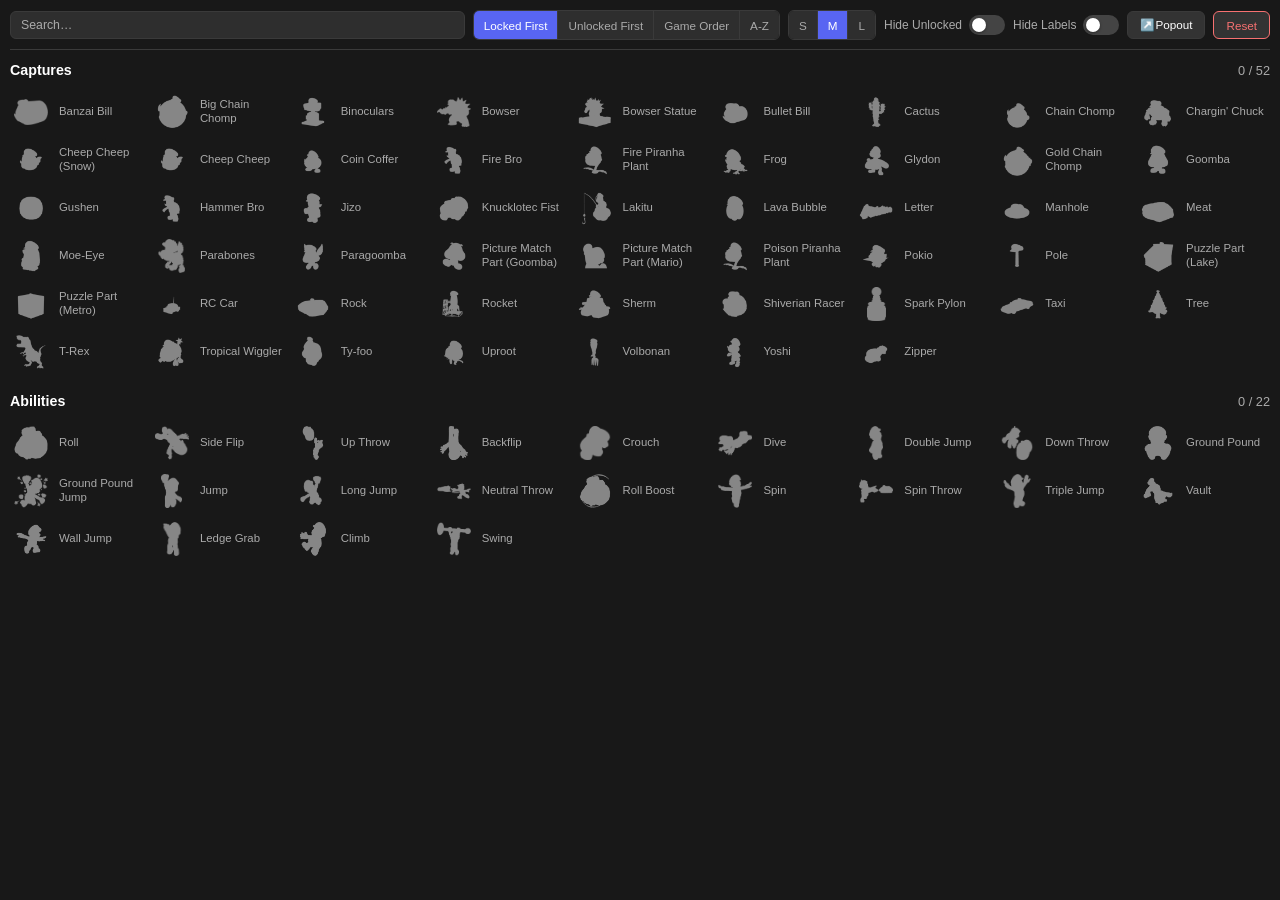
==== commit ce9d32a8: "Big push" ====
--- a/apc.html
+++ b/apc.html
@@ -43,6 +43,15 @@
       </span>
     </label>
 
+    <label class="apc-toolbar-toggle">
+      <span>Hide Labels</span>
+      <span class="toggle-switch">
+        <input type="checkbox" id="apc-hide-labels">
+        <span class="toggle-track"></span>
+      </span>
+    </label>
+
+    <button type="button" class="apc-popout-btn" id="apc-popout" title="Open in a new tab">↗️Popout</button>
     <button type="button" class="apc-reset-btn" id="apc-reset">Reset</button>
   </div>
 
@@ -80,6 +89,7 @@
     apc_sort: 'locked',       // 'locked' | 'unlocked' | 'game' | 'az'
     apc_size: 'medium',       // 'small' | 'medium' | 'large'
     apc_hide_unlocked: false,
+    apc_hide_labels: false,   // hide the text labels (icons get bigger)
   };
 
   let state = { settings: {}, captures: {}, abilities: {}, apc: { captures: {}, abilities: {} } };
@@ -143,13 +153,27 @@
   // redraws right when the user might be mid-click, so coalesce them into one
   // redraw on the next frame instead.
   let externalRenderPending = false;
-  function scheduleExternalRender() {
+  let externalResort = false;
+  function scheduleExternalRender(data) {
+    // An authoritative wipe from the main tracker's Clear button. Drop this
+    // panel's short-lived edit protection immediately (synchronously, before
+    // any pending render runs) so it can't re-assert an entry that was just
+    // cleared, and resort so the freshly-locked entries settle into place.
+    if (data && data.type === 'apc-reset') {
+      recentEdits.captures.clear();
+      recentEdits.abilities.clear();
+      recentSettings.clear();
+      warnedAboutClobber = false;
+      externalResort = true;
+    }
     if (externalRenderPending) return;
     externalRenderPending = true;
     requestAnimationFrame(() => {
       externalRenderPending = false;
+      const resort = externalResort;
+      externalResort = false;
       readState();
-      render(false);
+      render(resort);
     });
   }
   const channel = APC.makeChannel(scheduleExternalRender);
@@ -350,9 +374,13 @@
     document.querySelectorAll('#apc-seg-size .seg-btn').forEach(b =>
       b.classList.toggle('active', b.dataset.value === state.settings.apc_size));
     document.getElementById('apc-hide-unlocked').checked = !!state.settings.apc_hide_unlocked;
+    document.getElementById('apc-hide-labels').checked = !!state.settings.apc_hide_labels;
 
     document.body.classList.remove('apc-size-small', 'apc-size-medium', 'apc-size-large');
     document.body.classList.add(`apc-size-${state.settings.apc_size || 'medium'}`);
+    // Icons-only mode: hides the text labels and enlarges the icons (see the
+    // .apc-hide-labels rules in style.css).
+    document.body.classList.toggle('apc-hide-labels', !!state.settings.apc_hide_labels);
   }
 
   function render(resort) {
@@ -390,6 +418,21 @@
     noteSetting('apc_hide_unlocked', e.target.checked);
     mutate(s => { s.settings.apc_hide_unlocked = e.target.checked; });
     render();
+  });
+
+  document.getElementById('apc-hide-labels').addEventListener('change', (e) => {
+    noteSetting('apc_hide_labels', e.target.checked);
+    mutate(s => { s.settings.apc_hide_labels = e.target.checked; });
+    // Only the labels/sizing change, so no resort is needed - redraw in place.
+    render(false);
+  });
+
+  // Pop this panel out into its own browser tab. The named target means
+  // clicking it again just refocuses the same tab rather than piling up new
+  // ones, and it's the same target the main tracker's "Ability + Capture"
+  // button uses, so the two never fight over separate tabs.
+  document.getElementById('apc-popout').addEventListener('click', () => {
+    window.open('apc.html?v=2', 'AbilitiesCaptures');
   });
 
   document.getElementById('apc-reset').addEventListener('click', () => {
--- a/style.css
+++ b/style.css
@@ -507,8 +507,11 @@
   visibility: hidden;
 }
 
-/* When ability icons are hidden, keep column space so nothing shifts */
-#ability-section.abilities-hidden .icon-toggle-btn.ability-icon {
+/* When ability icons are hidden (Ability Lock off), keep column space so
+   nothing shifts. Bowser is exempt: it's a capture that merely sits on the
+   ability side, so it stays visible and clickable while Jump/Cap/Wall only
+   reserve their space. */
+#ability-section.abilities-hidden .icon-toggle-btn.ability-icon:not([data-key="bowser"]) {
   visibility: hidden;
 }
 
@@ -582,6 +585,42 @@
 }
 .ability-top.row-gone { display: none; }
 
+/* Bottom row holds Bowser + Wall. Default (Jump/Cap not both shown): stacked
+   and centered, Wall on top with Bowser on its own row directly under it
+   (column-reverse because the DOM order is bowser, wall). When both Jump and
+   Cap are shown, #ability-row gets .abilities-2x2 and this becomes a horizontal
+   row - Bowser to the left of Wall - so the four icons read as a clean 2x2. */
+.ability-bottom {
+  display: flex;
+  flex-direction: column-reverse;
+  align-items: center;
+  gap: 5px;
+}
+#ability-row.abilities-2x2 .ability-bottom {
+  flex-direction: row;
+  justify-content: center;
+}
+
+/* Exactly one of Jump / Cap shown (3 icons total). Lay the row out as a real
+   2-column grid so the three icons read as: [Jump|Cap][Wall] on top, with
+   Bowser on its own row underneath, left-aligned under the first column (NOT
+   centered). display:contents lets the .ability-top / .ability-bottom wrappers
+   melt away so their buttons become direct grid items; `order` then places
+   Wall on the top row (next to the visible Jump/Cap) and drops Bowser last so
+   it lands in the bottom-left cell. */
+#ability-row.abilities-3 {
+  display: grid;
+  grid-template-columns: 48px 48px;
+  gap: 5px;
+  justify-content: center;
+  align-items: start;
+}
+#ability-row.abilities-3 .ability-top,
+#ability-row.abilities-3 .ability-bottom {
+  display: contents;
+}
+#ability-row.abilities-3 .ability-icon[data-key="bowser"] { order: 2; }
+
 /* Individually hidden ability icon (Jump / Cap Bounce show toggles off) */
 .icon-toggle-btn.ability-icon.icon-off { display: none; }
 
@@ -645,7 +684,7 @@
 }
 .ctrl-btn:hover { background: var(--btn-hover); }
 
-.danger-btn { color: var(--red); }
+.danger-btn { color: var(--red); border: 1px solid var(--red); }
 .danger-btn:hover { background: #3a2020; }
 
 /* ⓘ info button square, same height as OBS button */
@@ -705,6 +744,20 @@
   transition: background 0.15s;
 }
 .map-btn:hover { background: var(--bg-hover); }
+
+.apc-btn {
+  background: var(--btn-bg);
+  border: none;
+  color: var(--text);
+  font-family: var(--font);
+  font-size: 0.95rem;
+  width: 100%;
+  height: 38px;
+  border-radius: var(--radius-sm);
+  cursor: pointer;
+  transition: background 0.15s;
+}
+.apc-btn:hover { background: var(--bg-hover); }
 
 /* ── Modal Backdrop ──────────────────────────────────────────────── */
 .modal-backdrop {
@@ -1084,7 +1137,21 @@
 .lz-scroll-wrap {
   overflow: auto;
   flex: 1;
-  scroll-behavior: smooth;
+  /* Deliberately NOT scroll-behavior: smooth here: on Safari, if this
+     container's scroll position gets nudged for ANY reason (including
+     the auto-growing note textareas changing content height while you
+     type) while `scroll-behavior: smooth` is active, Safari can blur the
+     focused textarea mid-keystroke. Intentional scrolling (wheel / mouse
+     button / key bindings) still gets a smooth animation - it's done via
+     scrollTo({ behavior: 'smooth' }) in JS instead, so it never fires for
+     incidental content-size changes. */
+  /* Also disable native scroll anchoring: by default the browser will
+     silently re-adjust this container's scroll position whenever content
+     above the viewport resizes (exactly what the auto-growing note
+     textareas do on every keystroke). That adjustment happens even
+     without scroll-behavior: smooth, and is what was kicking focus out
+     of the note box after a single character. */
+  overflow-anchor: none;
 }
 
 #lz-content {
@@ -1587,6 +1654,21 @@
 }
 .apc-reset-btn:hover { background: #3a2020; }
 
+.apc-popout-btn {
+  background: var(--btn-bg);
+  border: 1px solid var(--border);
+  border-radius: var(--radius-sm);
+  color: var(--text);
+  font-family: var(--font);
+  font-size: 0.78rem;
+  height: 28px;
+  padding: 0 12px;
+  cursor: pointer;
+  white-space: nowrap;
+  transition: background 0.15s;
+}
+.apc-popout-btn:hover { background: var(--bg-hover); }
+
 /* ── Sections ── */
 .apc-scroll {
   flex: 1;
@@ -1628,6 +1710,16 @@
 body.apc-size-medium { --apc-cell: 124px; --apc-icon: 34px; --apc-font: 0.76rem; }
 body.apc-size-large  { --apc-cell: 160px; --apc-icon: 46px; --apc-font: 0.85rem; }
 
+/* Icons-only mode (Hide Labels). With the text gone the cell no longer needs
+   room for a caption, so shrink it to roughly the icon's footprint - that
+   packs more per row - and bump the icon sizes up a tier so they read bigger. */
+body.apc-hide-labels.apc-size-small  { --apc-cell: 52px; --apc-icon: 40px; }
+body.apc-hide-labels.apc-size-medium { --apc-cell: 70px; --apc-icon: 56px; }
+body.apc-hide-labels.apc-size-large  { --apc-cell: 92px; --apc-icon: 76px; }
+body.apc-hide-labels .apc-label { display: none; }
+/* Centre the lone icon in its cell now there's no label beside it. */
+body.apc-hide-labels .apc-item { justify-content: center; gap: 0; }
+
 .apc-item {
   display: flex;
   align-items: center;
@@ -1678,4 +1770,223 @@
 .apc-item.apc-missing .apc-icon-btn {
   border: 1px dashed var(--border);
   background: var(--bg-card2);
+}
+/* ══ Spoiler Log ══════════════════════════════════════════════════════ */
+/* System-tab button: gray fill, yellow border */
+.settings-panel .sys-btn-gray-yellow {
+  background: var(--bg-card2);
+  border-color: #ffd93d;
+  color: var(--text);
+}
+.settings-panel .sys-btn-gray-yellow:hover { background: #ffd93d1f; }
+
+/* Backdrop: padding on all sides so the box never touches the screen edge */
+.sl-modal-backdrop {
+  position: fixed;
+  inset: 0;
+  background: rgba(0, 0, 0, 0.78);
+  display: flex;
+  align-items: center;
+  justify-content: center;
+  z-index: 1100;
+  padding: clamp(10px, 2.4vw, 28px);
+  box-sizing: border-box;
+}
+.sl-modal-backdrop.hidden { display: none; }
+
+/* Box: as wide/tall as the padding allows */
+.sl-modal-box {
+  background: var(--bg-card);
+  border: 1px solid var(--border);
+  border-radius: var(--radius);
+  width: 100%;
+  height: 100%;
+  max-width: 1400px;
+  display: flex;
+  flex-direction: column;
+  overflow: hidden;
+  box-sizing: border-box;
+}
+
+/* Top bar: Automate (left) title Upload / close (right) */
+.sl-topbar {
+  flex: 0 0 auto;
+  display: flex;
+  align-items: center;
+  gap: 10px;
+  padding: 12px 14px;
+  border-bottom: 1px solid var(--border);
+  background: var(--bg-card);
+}
+.sl-title {
+  flex: 1 1 auto;
+  min-width: 0;
+  text-align: center;
+  font-weight: bold;
+  font-size: 1.05rem;
+  display: flex;
+  flex-direction: column;
+  align-items: center;
+  line-height: 1.2;
+}
+.sl-filename {
+  font-weight: normal;
+  font-size: 0.72rem;
+  color: var(--text-dim);
+  max-width: 90%;
+  overflow: hidden;
+  text-overflow: ellipsis;
+  white-space: nowrap;
+}
+.sl-topright { display: flex; align-items: center; gap: 8px; flex: 0 0 auto; }
+
+.sl-topbtn {
+  font-family: var(--font);
+  font-size: 0.85rem;
+  font-weight: bold;
+  padding: 8px 12px;
+  border-radius: var(--radius-sm);
+  border: 1px solid transparent;
+  cursor: pointer;
+  white-space: nowrap;
+  transition: background 0.15s, border-color 0.15s;
+}
+.sl-topbtn-left  { background: var(--bg-card2); border-color: #ff9800; color: var(--text); }
+.sl-topbtn-left:hover  { background: #ff98001f; }
+.sl-topbtn-right { background: var(--bg-card2); border-color: #ffd93d; color: var(--text); }
+.sl-topbtn-right:hover { background: #ffd93d1f; }
+.sl-close {
+  background: none; border: none; color: var(--text-dim);
+  font-size: 1.15rem; cursor: pointer; padding: 4px 8px; line-height: 1;
+}
+.sl-close:hover { color: var(--text); }
+
+/* Search bar: below the topbar, above the nav/body content */
+.sl-searchbar {
+  flex: 0 0 auto;
+  display: flex;
+  align-items: center;
+  gap: 6px;
+  padding: 8px 14px;
+  border-bottom: 1px solid var(--border);
+  background: var(--bg-card);
+}
+.sl-search-input {
+  flex: 1 1 auto;
+  min-width: 0;
+  background: var(--bg-card2);
+  border: 1px solid var(--border);
+  border-radius: var(--radius-sm);
+  color: var(--text);
+  font-family: var(--font);
+  font-size: 0.85rem;
+  padding: 7px 10px;
+  box-sizing: border-box;
+}
+.sl-search-input:focus { outline: none; border-color: #ffd93d; }
+.sl-search-count {
+  flex: 0 0 auto;
+  min-width: 42px;
+  text-align: center;
+  font-size: 0.78rem;
+  color: var(--text-dim);
+}
+.sl-search-btn {
+  flex: 0 0 auto;
+  background: var(--bg-card2);
+  border: 1px solid var(--border);
+  color: var(--text-dim);
+  border-radius: var(--radius-sm);
+  font-size: 0.78rem;
+  padding: 6px 9px;
+  cursor: pointer;
+  transition: background 0.15s, color 0.15s;
+}
+.sl-search-btn:hover { background: var(--bg-hover); color: var(--text); }
+
+mark.sl-hit {
+  background: #ffd93d66;
+  color: inherit;
+  border-radius: 2px;
+  padding: 0 1px;
+}
+mark.sl-hit-current {
+  background: #ff9800;
+  color: #181818;
+}
+
+/* Nav chips for sections with zero search hits */
+.sl-nav-item.sl-nav-dim { opacity: 0.35; }
+
+/* Content: nav rail + scrollable body. Stacks on mobile. */
+.sl-content { flex: 1 1 auto; display: flex; min-height: 0; }
+.sl-nav {
+  flex: 0 0 210px;
+  border-right: 1px solid var(--border);
+  overflow-y: auto;
+  -webkit-overflow-scrolling: touch;
+  padding: 8px;
+  display: flex;
+  flex-direction: column;
+  gap: 4px;
+}
+.sl-nav-item {
+  text-align: left;
+  background: none;
+  border: none;
+  color: var(--text-dim);
+  font-family: var(--font);
+  font-size: 0.86rem;
+  padding: 7px 9px;
+  border-radius: var(--radius-sm);
+  cursor: pointer;
+}
+.sl-nav-item:hover { background: var(--bg-hover); color: var(--text); }
+
+.sl-body {
+  flex: 1 1 auto;
+  overflow-y: auto;
+  -webkit-overflow-scrolling: touch;
+  padding: 16px 20px;
+  min-width: 0;
+}
+.sl-section { margin-bottom: 26px; }
+.sl-section-title {
+  margin: 0 0 8px;
+  font-size: 1rem;
+  color: #ffd93d;
+  position: sticky;
+  top: -16px;
+  background: var(--bg-card);
+  padding: 6px 0;
+  border-bottom: 1px solid var(--border);
+}
+.sl-section-lines {
+  white-space: pre-wrap;
+  word-break: break-word;
+  overflow-wrap: anywhere;
+  font-family: ui-monospace, "SF Mono", Menlo, Consolas, monospace;
+  font-size: 0.82rem;
+  line-height: 1.55;
+  color: var(--text);
+}
+
+/* Mobile: stack nav on top as a horizontal scroller, body below */
+@media (max-width: 720px) {
+  .sl-content { flex-direction: column; }
+  .sl-nav {
+    flex: 0 0 auto;
+    flex-direction: row;
+    border-right: none;
+    border-bottom: 1px solid var(--border);
+    overflow-x: auto;
+    overflow-y: hidden;
+    white-space: nowrap;
+  }
+  .sl-nav-item { flex: 0 0 auto; }
+  .sl-title { font-size: 0.95rem; }
+  .sl-topbtn { padding: 7px 9px; font-size: 0.78rem; }
+  .sl-body { padding: 12px 14px; }
+  .sl-searchbar { padding: 8px 10px; }
+  .sl-search-count { min-width: 34px; }
 }
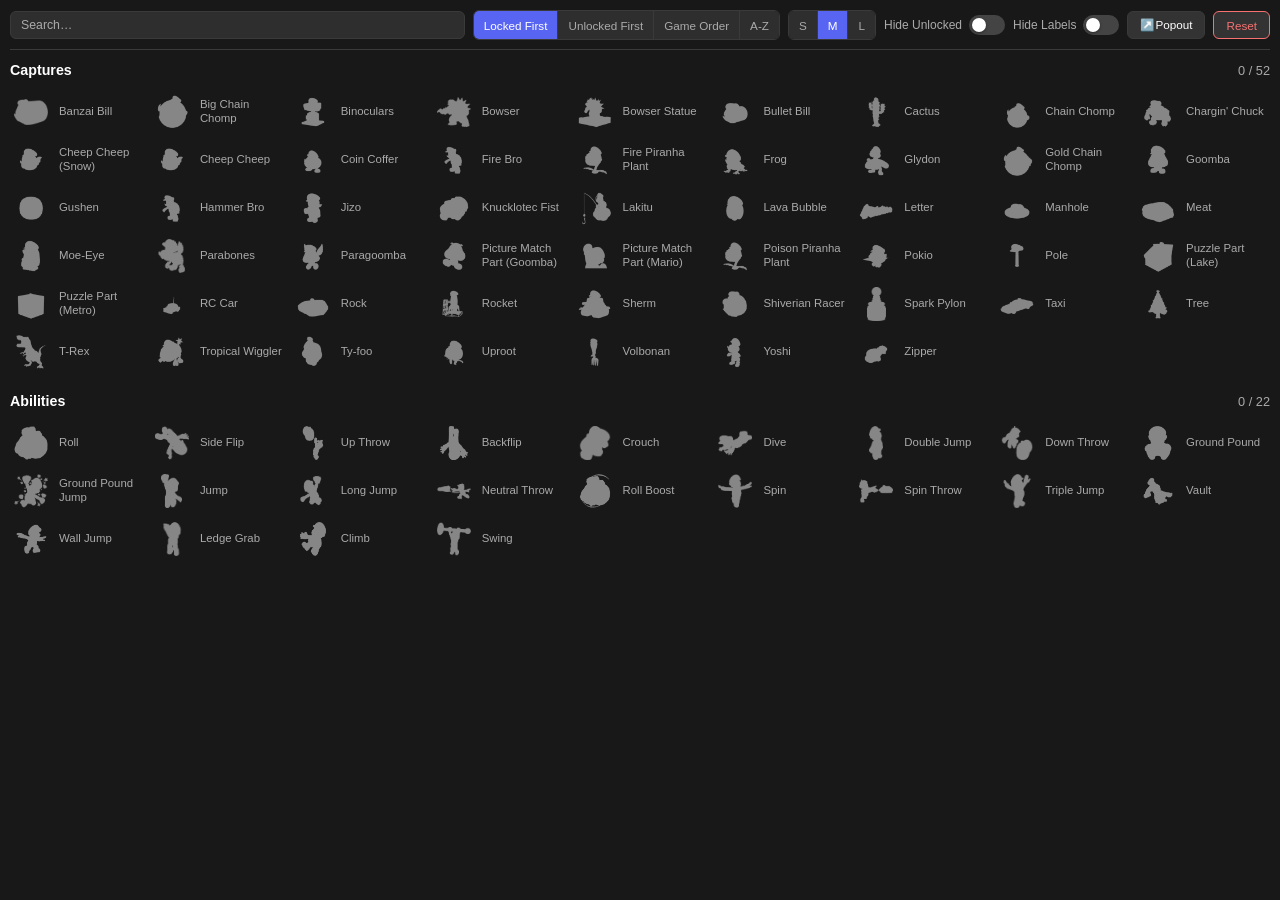
==== commit 61ddef58: "Images" ====
--- a/apc.html
+++ b/apc.html
@@ -227,11 +227,12 @@
 
   // ── Rendering ──────────────────────────────────────────────────────────────
   // Last computed order per section, as a list of keys. Toggling an entry
-  // deliberately does NOT re-sort: under "Locked First" a freshly unlocked
-  // entry would otherwise leap to the bottom the instant you clicked it and
-  // slide a different one under your cursor, which makes ticking off a run
-  // miserable. The order refreshes when you change the sort, search, or the
-  // Hide Unlocked switch, and whenever the panel is reopened.
+  // re-sorts immediately so a freshly (un)locked item jumps to its new spot
+  // under "Locked First" / "Unlocked First" right when you click it, rather
+  // than lingering until the next sort/search/Hide-Unlocked change. The order
+  // also refreshes on those changes and whenever the panel is reopened.
+  // (Trade-off: under a lock-sensitive sort the grid shifts under the cursor
+  // as items move, so rapid tick-off runs can land on a neighbouring entry.)
   let orderCache = { captures: null, abilities: null };
 
   function sortedItems(kind) {
@@ -306,7 +307,11 @@
       const next = !APC.isUnlocked(state, kind, it.key);
       noteEdit(kind, it.key, next);
       mutate(s => APC.setUnlocked(s, kind, it.key, next));
-      render(false); // redraw in place - see orderCache
+      // Re-sort on click so a freshly (un)locked entry jumps to its new
+      // position immediately under Locked/Unlocked First, instead of waiting
+      // for the next sort/search/filter change. Nodes are still reused (see
+      // gridElems), so the same element just slides into place.
+      render(true);
     };
     btn.addEventListener('click', toggle);
     // Clicking the name works too - it's a bigger target than the icon.
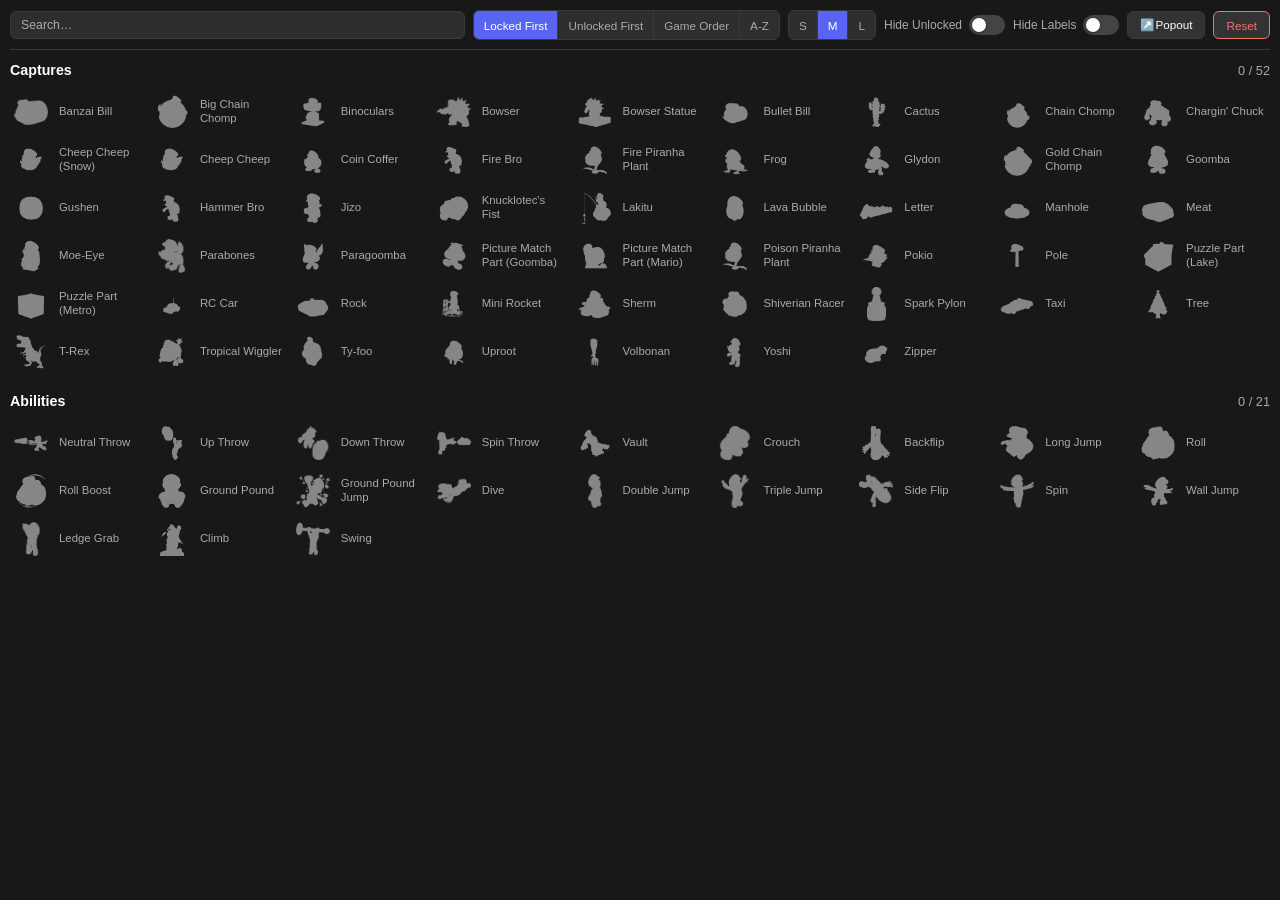
==== commit dd06f1bf: "Add files via upload" ====
--- a/apc.html
+++ b/apc.html
@@ -76,7 +76,7 @@
     </section>
   </div>
 
-<script src="apc-data.js?v=2"></script>
+<script src="apc-data.js?v=3"></script>
 <script>
 (function () {
   'use strict';
--- a/style.css
+++ b/style.css
@@ -15,6 +15,21 @@
   --radius-sm:   6px;
   --btn-bg:      #333333;
   --btn-hover:   #444444;
+  /* Requirement-picker kind coloring: pale yellow for Abilities, eggshell
+     white for Captures - used on the picker grid, tabs, and the added
+     zone-req icon chips so the two kinds stay visually distinct. */
+  --ability-color:     #fdf6b2;
+  --ability-color-ink: #4a4423;
+  --capture-color:     #f8f6f0;
+  --capture-color-ink: #33322c;
+  /* Same idea for the Notes Tab's Kingdom tab: warm orange for Refights,
+     cool teal for Reaching Kingdoms. Individual Kingdom cells/icons also
+     get a per-kingdom --kingdom-color set inline (see apc-data.js KINGDOMS)
+     for their own accent on top of this base tint. */
+  --refight-color:     #ff8a4c;
+  --refight-color-ink: #3a1f0c;
+  --kingdomtab-color:     #5fe3c0;
+  --kingdomtab-color-ink: #0b3229;
   --font:        'Arial Rounded MT Bold', 'Arial', sans-serif;
   --panel-edge-gap: 24px; /* outer margin used once a side panel is showing */
 }
@@ -34,6 +49,47 @@
   display: flex;
   flex-direction: column;
   gap: 7px;
+}
+
+/* ── Top-Left Main Tabs (Tracker / Notes / Connection Map / Abilities) ── */
+#main-tabs {
+  display: flex;
+  flex-wrap: wrap;
+  gap: 6px;
+  align-self: flex-start;
+  margin-bottom: 4px;
+}
+.main-tab {
+  background: var(--btn-bg);
+  color: var(--text-dim);
+  border: 1px solid var(--border);
+  border-radius: var(--radius-sm);
+  padding: 6px 12px;
+  font-family: var(--font);
+  font-size: 0.85rem;
+  cursor: pointer;
+}
+.main-tab:hover { background: var(--btn-hover); color: var(--text); }
+.main-tab.active {
+  background: var(--accent);
+  border-color: var(--accent);
+  color: var(--text);
+}
+
+/* When a non-Tracker tab is active, #app is hidden and #side-panel takes
+   over the full width/height of #layout-row in place of the tracker. */
+#layout-row.full-tab {
+  flex-direction: column;
+}
+#layout-row.full-tab #side-panel {
+  width: 100%;
+  flex: 1 1 auto;
+  min-width: 0;
+  position: static;
+  max-height: none;
+}
+#layout-row.full-tab #side-panel-frame {
+  min-height: 80vh;
 }
 
 /* ── App wrapper ─────────────────────────────────────────────────── */
@@ -1243,14 +1299,53 @@
   gap: 5px;
 }
 
-.zone-icon {
-  height: 18px;
-  cursor: pointer;
-  flex-shrink: 0;
-  border-radius: 3px;
-  transition: opacity 0.15s;
-}
-.zone-icon:hover { opacity: 0.75; }
+/* ── Loading Zone requirement icons (Captures & Abilities) ─────────── */
+.zone-reqs {
+  display: flex;
+  align-items: center;
+  flex-wrap: wrap;
+  gap: 4px;
+  flex-shrink: 0;
+}
+
+.zone-req-add {
+  height: 30px;
+  width: 30px;
+  line-height: 28px;
+  flex-shrink: 0;
+  padding: 0;
+  border-radius: 6px;
+  border: 1px dashed var(--border);
+  background: transparent;
+  color: var(--text-dim);
+  font-family: var(--font);
+  font-size: 1.05rem;
+  cursor: pointer;
+  transition: color 0.15s, border-color 0.15s, background 0.15s, transform 0.15s;
+}
+.zone-req-add:hover {
+  color: var(--text);
+  border-color: var(--accent);
+  background: var(--bg-hover);
+  transform: scale(1.08);
+}
+
+.zone-req-icon {
+  height: 40px;
+  width: 40px;
+  object-fit: contain;
+  cursor: pointer;
+  flex-shrink: 0;
+  border-radius: 7px;
+  padding: 3px;
+  box-sizing: content-box;
+  transition: opacity 0.15s, filter 0.15s, transform 0.15s, box-shadow 0.15s;
+}
+.zone-req-icon:hover {
+  opacity: 0.85;
+  transform: scale(1.14) rotate(-3deg);
+  filter: drop-shadow(0 0 4px var(--red));
+}
 
 .zone-name {
   font-size: 0.85rem;
@@ -1273,6 +1368,9 @@
   min-height: 30px;
   line-height: 1.4;
   overflow: hidden;
+  /* Colored in when a Kingdom is added as a note (see updateNoteColor in
+     notes.html) - border/background/box-shadow are set inline per-box. */
+  transition: border-color 0.2s ease, background 0.2s ease, box-shadow 0.2s ease;
 }
 .zone-note:focus {
   outline: none;
@@ -1364,7 +1462,8 @@
 #lz-content.lz-compact .zones-split-wrap { gap: 4px 12px; }
 #lz-content.lz-compact .zone-row { gap: 2px; }
 #lz-content.lz-compact .zone-row-top { gap: 4px; }
-#lz-content.lz-compact .zone-icon { height: 16px; }
+#lz-content.lz-compact .zone-req-icon,
+#lz-content.lz-compact .zone-req-add { height: 29px; width: 29px; }
 #lz-content.lz-compact .zone-name { font-size: 0.8rem; }
 #lz-content.lz-compact .zone-note {
   min-height: 22px;
@@ -1373,30 +1472,403 @@
   line-height: 1.25;
 }
 
-/* ── Icon Picker Popup ───────────────────────────────────────────── */
-.icon-picker-popup {
+/* ── Requirement Picker (Captures & Abilities) ──────────────────────── */
+/* Fullscreen overlay + card, styled and animated the same way as the Dark
+   Side map lightbox (fade-in backdrop, scale+rotate pop-in card) so the two
+   big "browse a bunch of icons" experiences in this app feel like one
+   language instead of two. */
+.req-picker-overlay {
   position: fixed;
-  background: #222;
+  inset: 0;
+  z-index: 9999;
+  display: flex;
+  align-items: center;
+  justify-content: center;
+  background: rgba(0,0,0,0);
+  opacity: 0;
+  pointer-events: none;
+  transition: background .35s ease, opacity .3s ease;
+}
+.req-picker-overlay.active {
+  /* Lighter dim (was .86) so the loading-zone note being edited stays
+     visible behind the popup rather than being blacked out. */
+  background: rgba(0,0,0,.45);
+  opacity: 1;
+  pointer-events: auto;
+}
+
+.req-picker-popup {
+  position: relative;
+  /* Translucent + blurred "frosted glass" so whatever's underneath (the
+     note, the requirement icons already added) stays visible through it
+     while the popup's own content stays readable. */
+  background: linear-gradient(160deg, rgba(38,38,38,.62), rgba(26,26,26,.62));
+  backdrop-filter: blur(14px) saturate(1.2);
+  -webkit-backdrop-filter: blur(14px) saturate(1.2);
   border: 1px solid var(--border);
-  border-radius: var(--radius-sm);
-  padding: 8px;
-  display: flex;
-  flex-wrap: wrap;
+  border-radius: var(--radius);
+  padding: 18px;
+  display: flex;
+  flex-direction: column;
+  gap: 10px;
+  width: min(96vw, 1200px);
+  height: min(94vh, 960px);
+  z-index: 10000;
+  box-shadow: 0 10px 60px rgba(0,0,0,.65);
+  transform: scale(.6) rotate(-2deg);
+  opacity: 0;
+  transition: transform .4s cubic-bezier(.34,1.56,.64,1), opacity .3s ease;
+}
+.req-picker-overlay.active .req-picker-popup {
+  transform: scale(1) rotate(0deg);
+  opacity: 1;
+}
+
+.req-picker-header {
+  display: flex;
+  align-items: center;
+  justify-content: space-between;
+  flex-shrink: 0;
+}
+.req-picker-title {
+  font-size: 1.15rem;
+  font-weight: 700;
+  color: var(--text);
+  letter-spacing: 0.02em;
+}
+.req-picker-close {
+  height: 32px;
+  width: 32px;
+  flex-shrink: 0;
+  border-radius: 50%;
+  border: 1px solid var(--border);
+  background: var(--bg-card2);
+  color: var(--text-dim);
+  font-family: var(--font);
+  font-size: 0.95rem;
+  cursor: pointer;
+  transition: background 0.15s, color 0.15s, transform 0.2s, border-color 0.15s;
+}
+.req-picker-close:hover {
+  background: var(--red);
+  border-color: var(--red);
+  color: #fff;
+  transform: rotate(90deg);
+}
+
+.req-picker-toolbar {
+  display: flex;
+  gap: 8px;
+  flex-shrink: 0;
+}
+.req-picker-toolbar button {
+  flex: 1;
+  height: 32px;
+  border-radius: var(--radius-sm);
+  border: 1px solid var(--border);
+  background: var(--bg-card2);
+  color: var(--text-dim);
+  font-family: var(--font);
+  font-size: 0.85rem;
+  cursor: pointer;
+  transition: background 0.15s, color 0.15s, border-color 0.15s, transform 0.15s;
+}
+.req-picker-toolbar button:hover {
+  background: var(--bg-hover);
+  color: var(--text);
+  border-color: var(--accent);
+  transform: translateY(-1px);
+}
+
+/* AND / OR get a faint tint so the logic tokens read at a glance. */
+.req-picker-toolbar button.req-picker-tok--and {
+  background: rgba(74,222,128,.08);
+  border-color: rgba(74,222,128,.3);
+  color: var(--green);
+}
+.req-picker-toolbar button.req-picker-tok--and:hover {
+  background: rgba(74,222,128,.18);
+  border-color: var(--green);
+  color: var(--green);
+}
+.req-picker-toolbar button.req-picker-tok--or {
+  background: rgba(248,113,113,.08);
+  border-color: rgba(248,113,113,.3);
+  color: var(--red);
+}
+.req-picker-toolbar button.req-picker-tok--or:hover {
+  background: rgba(248,113,113,.18);
+  border-color: var(--red);
+  color: var(--red);
+}
+
+/* Brackets get a faint dark-blue tint to match AND/OR's treatment. */
+.req-picker-toolbar button.req-picker-tok--paren {
+  background: rgba(59,90,196,.10);
+  border-color: rgba(59,90,196,.35);
+  color: #6c8bef;
+}
+.req-picker-toolbar button.req-picker-tok--paren:hover {
+  background: rgba(59,90,196,.22);
+  border-color: #3b5ac4;
+  color: #a9bcf7;
+}
+
+.req-picker-tabs {
+  display: flex;
   gap: 6px;
-  width: 170px;
-  z-index: 9999;
-  box-shadow: 0 4px 20px rgba(0,0,0,0.6);
-}
-
-.icon-picker-popup img {
-  height: 20px;
-  cursor: pointer;
-  border-radius: 3px;
-  transition: opacity 0.1s, transform 0.1s;
-}
-.icon-picker-popup img:hover {
-  opacity: 0.8;
-  transform: scale(1.15);
+  flex-shrink: 0;
+}
+.req-picker-tab {
+  flex: 1;
+  height: 34px;
+  border-radius: var(--radius-sm);
+  border: 1px solid var(--border);
+  background: transparent;
+  color: var(--text-dim);
+  font-family: var(--font);
+  font-size: 0.88rem;
+  font-weight: 600;
+  cursor: pointer;
+  transition: background 0.15s, color 0.15s, border-color 0.15s, box-shadow 0.15s;
+}
+.req-picker-tab:hover { color: var(--text); }
+.req-picker-tab--capture.active {
+  background: var(--capture-color);
+  border-color: var(--capture-color);
+  color: var(--capture-color-ink);
+  box-shadow: 0 2px 10px rgba(248, 246, 240, 0.25);
+}
+.req-picker-tab--ability.active {
+  background: var(--ability-color);
+  border-color: var(--ability-color);
+  color: var(--ability-color-ink);
+  box-shadow: 0 2px 10px rgba(253, 246, 178, 0.3);
+}
+.req-picker-tab--kingdom.active {
+  background: var(--kingdomtab-color);
+  border-color: var(--kingdomtab-color);
+  color: var(--kingdomtab-color-ink);
+  box-shadow: 0 2px 10px rgba(95, 227, 192, 0.3);
+}
+
+.req-picker-search {
+  flex-shrink: 0;
+  height: 34px;
+  padding: 0 10px;
+  border-radius: var(--radius-sm);
+  border: 1px solid var(--border);
+  background: var(--bg-card2);
+  color: var(--text);
+  font-family: var(--font);
+  font-size: 0.88rem;
+}
+.req-picker-search:focus { outline: none; border-color: var(--accent); }
+
+.req-picker-grid {
+  display: grid;
+  /* Both rows and columns are computed in JS (updateGridFit) from the
+     actual box size and item count, so the grid always exactly fills
+     the available area - no dead space, and no re-tuning needed if more
+     captures/abilities get added later. */
+  grid-template-columns: repeat(var(--req-picker-cols, 6), 1fr);
+  grid-template-rows: repeat(var(--req-picker-rows, 4), 1fr);
+  gap: 8px;
+  flex: 1;
+  min-height: 0;
+  overflow-y: auto; /* safety fallback only, e.g. very small windows or lots of new entries */
+  padding: 4px 6px 4px 2px;
+}
+
+.req-picker-item {
+  display: flex;
+  flex-direction: column;
+  align-items: center;
+  justify-content: center;
+  gap: 4%;
+  padding: 6% 4%;
+  border-radius: 10px;
+  border: 2px solid var(--border);
+  background: var(--bg-card2);
+  cursor: pointer;
+  min-height: 0;
+  min-width: 0;
+  transition: transform 0.18s ease, box-shadow 0.18s ease, border-color 0.18s ease, background 0.18s ease;
+}
+.req-picker-item:hover { transform: translateY(-3px) scale(1.05); }
+.req-picker-item:active { transform: translateY(-1px) scale(0.98); }
+.req-picker-item img {
+  /* Sized relative to the cell (which itself is a 1fr grid track), so the
+     icon scales up/down with however many rows/columns the current count
+     of captures/abilities needs - no fixed px that leaves gaps or overflows. */
+  height: 60%;
+  width: auto;
+  max-width: 90%;
+  flex: 1 1 auto;
+  min-height: 0;
+  object-fit: contain;
+  border-radius: 6px;
+  padding: 4%;
+  box-sizing: border-box;
+  transition: transform 0.18s ease;
+}
+.req-picker-item span {
+  font-size: clamp(0.55rem, 1.6vw, 0.72rem);
+  color: var(--text-dim);
+  text-align: center;
+  line-height: 1.15;
+  display: -webkit-box;
+  -webkit-line-clamp: 2;
+  -webkit-box-orient: vertical;
+  overflow: hidden;
+  flex-shrink: 0;
+}
+.req-picker-item.selected span { color: var(--text); font-weight: 600; }
+
+/* Kind coloring - card + border tint only. Icons themselves sit on a
+   plain neutral chip (no per-kind color behind them) so the artwork
+   reads on its own; the tint on the card + the border/glow on
+   hover/select is what distinguishes Abilities from Captures. */
+.req-picker-item--ability {
+  background: linear-gradient(160deg, rgba(253,246,178,.14), rgba(253,246,178,.05));
+  border-color: rgba(253,246,178,.35);
+}
+.req-picker-item--ability:hover {
+  border-color: var(--ability-color);
+  box-shadow: 0 6px 18px rgba(253,246,178,.25);
+}
+.req-picker-item--ability.selected {
+  background: rgba(253,246,178,.22);
+  border-color: var(--ability-color);
+  box-shadow: 0 0 0 3px rgba(253,246,178,.25), 0 6px 20px rgba(253,246,178,.3);
+}
+
+.req-picker-item--capture {
+  background: linear-gradient(160deg, rgba(248,246,240,.12), rgba(248,246,240,.04));
+  border-color: rgba(248,246,240,.3);
+}
+.req-picker-item--capture:hover {
+  border-color: var(--capture-color);
+  box-shadow: 0 6px 18px rgba(248,246,240,.2);
+}
+.req-picker-item--capture.selected {
+  background: rgba(248,246,240,.18);
+  border-color: var(--capture-color);
+  box-shadow: 0 0 0 3px rgba(248,246,240,.2), 0 6px 20px rgba(248,246,240,.25);
+}
+
+.req-picker-item--ability img,
+.req-picker-item--capture img {
+  background: rgba(255,255,255,.07);
+}
+
+.req-picker-empty {
+  grid-column: 1 / -1;
+  text-align: center;
+  font-size: 0.9rem;
+  color: var(--text-dim);
+  padding: 24px 0;
+}
+
+/* ── Kingdom tab: Refights (left) + Reaching Kingdoms (right) ──────── */
+.req-picker-kingdom-wrap {
+  display: flex;
+  gap: 14px;
+  flex: 1;
+  min-height: 0;
+}
+.req-picker-kingdom-col {
+  flex: 1;
+  min-width: 0;
+  display: flex;
+  flex-direction: column;
+  gap: 6px;
+}
+.req-picker-kingdom-col-title {
+  font-size: 0.78rem;
+  font-weight: 700;
+  text-transform: uppercase;
+  letter-spacing: 0.04em;
+  color: var(--text-dim);
+  flex-shrink: 0;
+}
+.req-picker-kingdom-col:first-child .req-picker-kingdom-col-title { color: var(--refight-color); }
+.req-picker-kingdom-col:last-child  .req-picker-kingdom-col-title { color: var(--kingdomtab-color); }
+
+/* Sub-grids size themselves with plain auto-fill rather than the JS
+   row/col fitter (that's tuned for the single wide grid) - fine here since
+   each list is short and the columns stay comfortably icon-sized. */
+.req-picker-grid--sub {
+  grid-template-columns: repeat(auto-fill, minmax(70px, 1fr));
+  grid-template-rows: none;
+  grid-auto-rows: minmax(70px, auto);
+}
+
+.req-picker-item--refight {
+  background: linear-gradient(160deg, rgba(255,138,76,.16), rgba(255,138,76,.05));
+  border-color: rgba(255,138,76,.35);
+}
+.req-picker-item--refight:hover {
+  border-color: var(--refight-color);
+  box-shadow: 0 6px 18px rgba(255,138,76,.25);
+}
+.req-picker-item--refight.selected {
+  background: rgba(255,138,76,.22);
+  border-color: var(--refight-color);
+  box-shadow: 0 0 0 3px rgba(255,138,76,.25), 0 6px 20px rgba(255,138,76,.3);
+}
+
+.req-picker-item--kingdom {
+  background: linear-gradient(160deg, color-mix(in srgb, var(--kingdom-color, var(--kingdomtab-color)) 18%, transparent), transparent);
+  border-color: color-mix(in srgb, var(--kingdom-color, var(--kingdomtab-color)) 40%, transparent);
+}
+.req-picker-item--kingdom:hover {
+  border-color: var(--kingdom-color, var(--kingdomtab-color));
+  box-shadow: 0 6px 18px color-mix(in srgb, var(--kingdom-color, var(--kingdomtab-color)) 30%, transparent);
+}
+.req-picker-item--kingdom.selected {
+  background: color-mix(in srgb, var(--kingdom-color, var(--kingdomtab-color)) 26%, transparent);
+  border-color: var(--kingdom-color, var(--kingdomtab-color));
+  box-shadow: 0 0 0 3px color-mix(in srgb, var(--kingdom-color, var(--kingdomtab-color)) 28%, transparent),
+              0 6px 20px color-mix(in srgb, var(--kingdom-color, var(--kingdomtab-color)) 25%, transparent);
+}
+.req-picker-item--refight img,
+.req-picker-item--kingdom img {
+  background: rgba(255,255,255,.07);
+}
+
+/* ── Zone requirement icon variants (Refight pairs & Kingdoms) ─────── */
+.zone-req-pair {
+  display: inline-flex;
+  align-items: center;
+  gap: 2px;
+  flex-shrink: 0;
+}
+.zone-req-icon--pair {
+  height: 26px;
+  width: 26px;
+  object-fit: contain;
+  border-radius: 6px;
+  padding: 2px;
+  opacity: 0.9;
+  flex-shrink: 0;
+}
+.zone-req-icon--refight {
+  box-shadow: 0 0 0 2px rgba(255,138,76,.5);
+}
+.zone-req-icon--kingdom {
+  box-shadow: 0 0 0 2px var(--kingdom-color, var(--kingdomtab-color));
+}
+/* Auto-detected (typed, not explicitly picked) icons: shown faded so they
+   read as a hint rather than a committed pick; full opacity + a small pop
+   on hover invites the click that "pins" them for real. */
+.zone-req-icon--auto {
+  opacity: 0.5;
+  filter: grayscale(0.25);
+}
+.zone-req-icon--auto:hover {
+  opacity: 1;
+  filter: none;
 }
 
 /* ── Utility ─────────────────────────────────────────────────────── */
@@ -1989,4 +2461,4 @@
   .sl-body { padding: 12px 14px; }
   .sl-searchbar { padding: 8px 10px; }
   .sl-search-count { min-width: 34px; }
-}+}
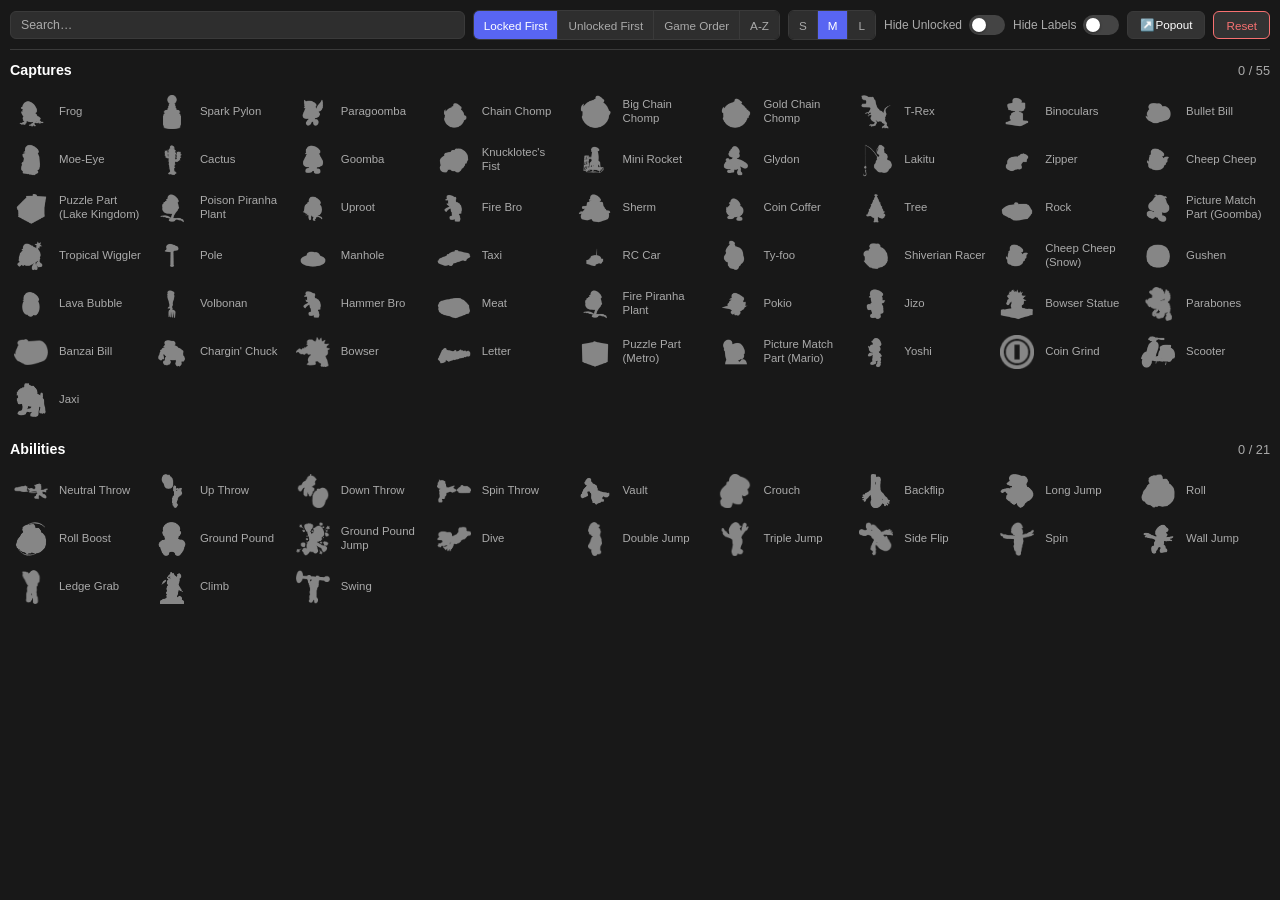
==== commit 2433b810: "Add files via upload" ====
--- a/apc.html
+++ b/apc.html
@@ -76,7 +76,7 @@
     </section>
   </div>
 
-<script src="apc-data.js?v=3"></script>
+<script src="apc-data.js?v=6"></script>
 <script>
 (function () {
   'use strict';
--- a/style.css
+++ b/style.css
@@ -1497,9 +1497,26 @@
   pointer-events: auto;
 }
 
+/* ── Shared click-bounce feedback (notes menu) ──────────────────────── */
+@keyframes click-bounce {
+  0%   { transform: scale(1); }
+  35%  { transform: scale(0.9); }
+  65%  { transform: scale(1.08); }
+  100% { transform: scale(1); }
+}
+.click-bounce { animation: click-bounce 0.32s cubic-bezier(.34,1.56,.64,1); }
+
+@keyframes tab-slide-in {
+  0%   { transform: translateX(var(--tab-slide-from, 16px)) scale(0.96); opacity: 0; }
+  60%  { transform: translateX(calc(var(--tab-slide-from, 16px) * -0.15)) scale(1.02); opacity: 1; }
+  100% { transform: translateX(0) scale(1); opacity: 1; }
+}
+.tab-slide-in { animation: tab-slide-in 0.34s cubic-bezier(.34,1.56,.64,1); }
+
 .req-picker-popup {
   position: relative;
   /* Translucent + blurred "frosted glass" so whatever's underneath (the
+
      note, the requirement icons already added) stays visible through it
      while the popup's own content stays readable. */
   background: linear-gradient(160deg, rgba(38,38,38,.62), rgba(26,26,26,.62));
@@ -1784,6 +1801,7 @@
   flex-direction: column;
   gap: 6px;
 }
+.req-picker-kingdom-col:first-child { flex: 1.6; }
 .req-picker-kingdom-col-title {
   font-size: 0.78rem;
   font-weight: 700;
@@ -1804,18 +1822,37 @@
   grid-auto-rows: minmax(70px, auto);
 }
 
+/* Refights specifically: always 3 across x 2 down, with much bigger cells
+   so the boss-painting art is easy to make out at a glance. */
+.req-picker-kingdom-col:first-child .req-picker-grid--sub {
+  grid-template-columns: repeat(3, 1fr);
+  grid-auto-rows: minmax(150px, 1fr);
+}
+
 .req-picker-item--refight {
-  background: linear-gradient(160deg, rgba(255,138,76,.16), rgba(255,138,76,.05));
-  border-color: rgba(255,138,76,.35);
+  border-width: 2px;
+  border-style: solid;
+  border-color: transparent;
+  border-radius: 10px;
+  overflow: hidden;
+  background:
+    linear-gradient(160deg, color-mix(in srgb, var(--refight-c1, var(--refight-color)) 16%, transparent), color-mix(in srgb, var(--refight-c2, var(--refight-color)) 6%, transparent)) padding-box,
+    linear-gradient(135deg, var(--refight-c1, var(--refight-color)), var(--refight-c2, var(--refight-color))) border-box;
 }
 .req-picker-item--refight:hover {
-  border-color: var(--refight-color);
-  box-shadow: 0 6px 18px rgba(255,138,76,.25);
+  transform: none;
+  box-shadow: 0 6px 18px color-mix(in srgb, var(--refight-c1, var(--refight-color)) 25%, transparent),
+              0 6px 18px color-mix(in srgb, var(--refight-c2, var(--refight-color)) 25%, transparent);
 }
 .req-picker-item--refight.selected {
-  background: rgba(255,138,76,.22);
-  border-color: var(--refight-color);
-  box-shadow: 0 0 0 3px rgba(255,138,76,.25), 0 6px 20px rgba(255,138,76,.3);
+  background:
+    linear-gradient(var(--bg-card2), var(--bg-card2)) padding-box,
+    linear-gradient(135deg, var(--refight-c1, var(--refight-color)), var(--refight-c2, var(--refight-color))) border-box;
+  box-shadow: 0 0 0 3px color-mix(in srgb, var(--refight-c1, var(--refight-color)) 30%, transparent),
+              0 6px 20px color-mix(in srgb, var(--refight-c2, var(--refight-color)) 30%, transparent);
+}
+.req-picker-item--refight.selected img {
+  transform: scale(1.33);
 }
 
 .req-picker-item--kingdom {
@@ -1836,13 +1873,18 @@
 .req-picker-item--kingdom img {
   background: rgba(255,255,255,.07);
 }
+.req-picker-kingdom-col:first-child .req-picker-item--refight img {
+  height: 78%;
+  max-width: 96%;
+}
 
 /* ── Zone requirement icon variants (Refight pairs & Kingdoms) ─────── */
 .zone-req-pair {
   display: inline-flex;
   align-items: center;
-  gap: 2px;
-  flex-shrink: 0;
+  gap: 6px;
+  flex-shrink: 0;
+  margin: 0 4px;
 }
 .zone-req-icon--pair {
   height: 26px;
@@ -1854,21 +1896,41 @@
   flex-shrink: 0;
 }
 .zone-req-icon--refight {
-  box-shadow: 0 0 0 2px rgba(255,138,76,.5);
+  padding: 3px;
+  border-radius: 8px;
+  border: 2px solid transparent;
+  background:
+    linear-gradient(160deg, color-mix(in srgb, var(--refight-c1, var(--refight-color)) 55%, var(--bg-card)), color-mix(in srgb, var(--refight-c2, var(--refight-color)) 45%, var(--bg-card))) padding-box,
+    linear-gradient(135deg, var(--refight-c1, var(--refight-color)), var(--refight-c2, var(--refight-color))) border-box;
+}
+/* Active refight requirement: the refight's own icon and its paired
+   Capture/Ability icon both get the gradient outline in that boss's two
+   named colors, and both grow 33% - the pair reads as one unit. */
+.zone-req-icon--refight-active {
+  padding: 3px;
+  border-radius: 8px;
+  box-shadow: none;
+  background:
+    linear-gradient(160deg, color-mix(in srgb, var(--refight-c1, var(--refight-color)) 55%, var(--bg-card)), color-mix(in srgb, var(--refight-c2, var(--refight-color)) 45%, var(--bg-card))) padding-box,
+    linear-gradient(135deg, var(--refight-c1, var(--refight-color)), var(--refight-c2, var(--refight-color))) border-box;
+  border: 2px solid transparent;
+  transform: scale(1.33);
+}
+.zone-req-icon--pair.zone-req-icon--refight-active {
+  opacity: 1;
 }
 .zone-req-icon--kingdom {
   box-shadow: 0 0 0 2px var(--kingdom-color, var(--kingdomtab-color));
 }
-/* Auto-detected (typed, not explicitly picked) icons: shown faded so they
-   read as a hint rather than a committed pick; full opacity + a small pop
-   on hover invites the click that "pins" them for real. */
+/* Auto-detected (typed, not explicitly picked) icons: full color/opacity,
+   same as a clicked pick - only a dashed ring marks them as "not pinned
+   yet" rather than any graying/desaturation of the artwork itself. */
 .zone-req-icon--auto {
-  opacity: 0.5;
-  filter: grayscale(0.25);
+  outline: 2px dashed rgba(255,255,255,.35);
+  outline-offset: -2px;
 }
 .zone-req-icon--auto:hover {
-  opacity: 1;
-  filter: none;
+  outline-color: rgba(255,255,255,.7);
 }
 
 /* ── Utility ─────────────────────────────────────────────────────── */
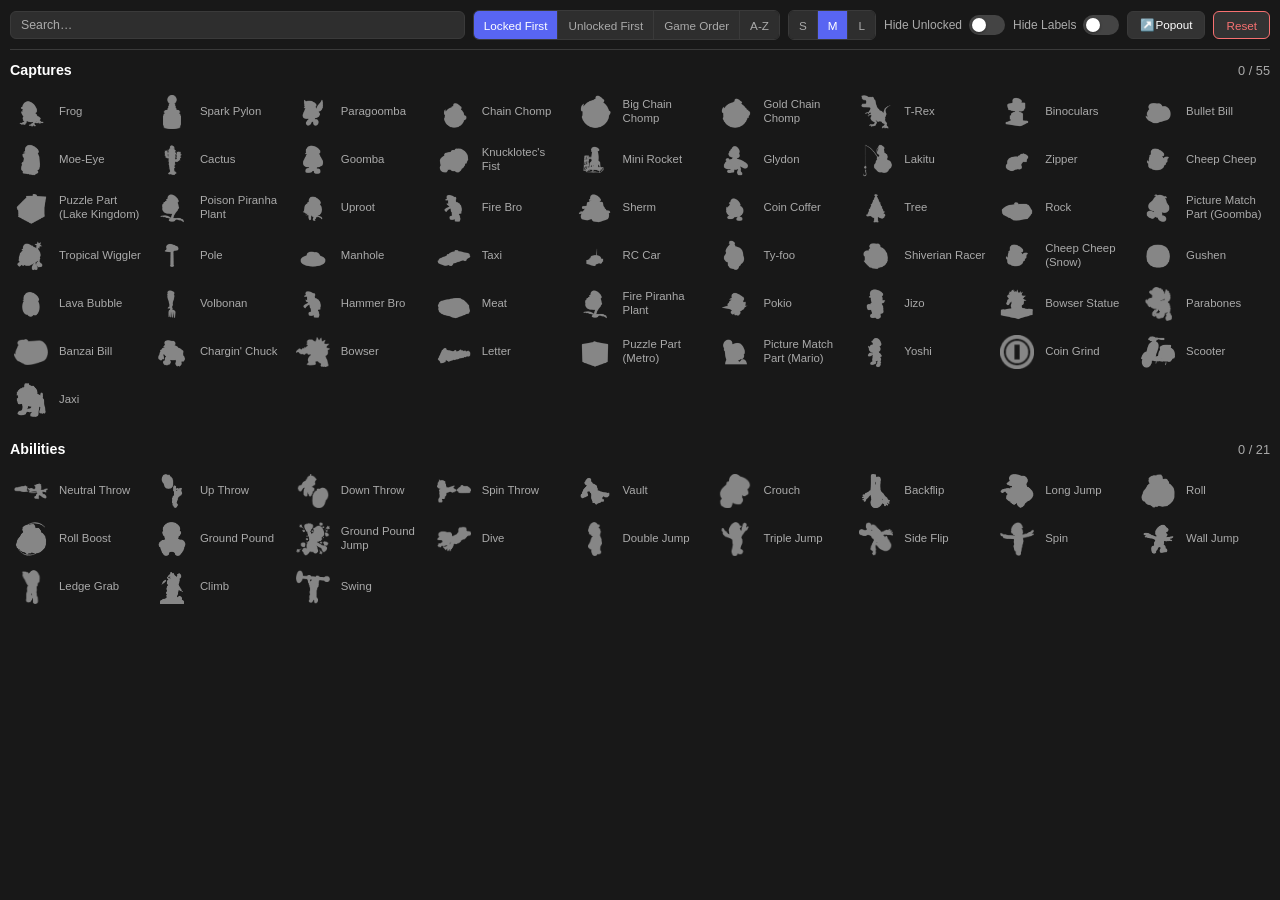
==== commit 07aaa47f: "Add files via upload" ====
--- a/apc.html
+++ b/apc.html
@@ -76,7 +76,7 @@
     </section>
   </div>
 
-<script src="apc-data.js?v=6"></script>
+<script src="apc-data.js?v=7"></script>
 <script>
 (function () {
   'use strict';
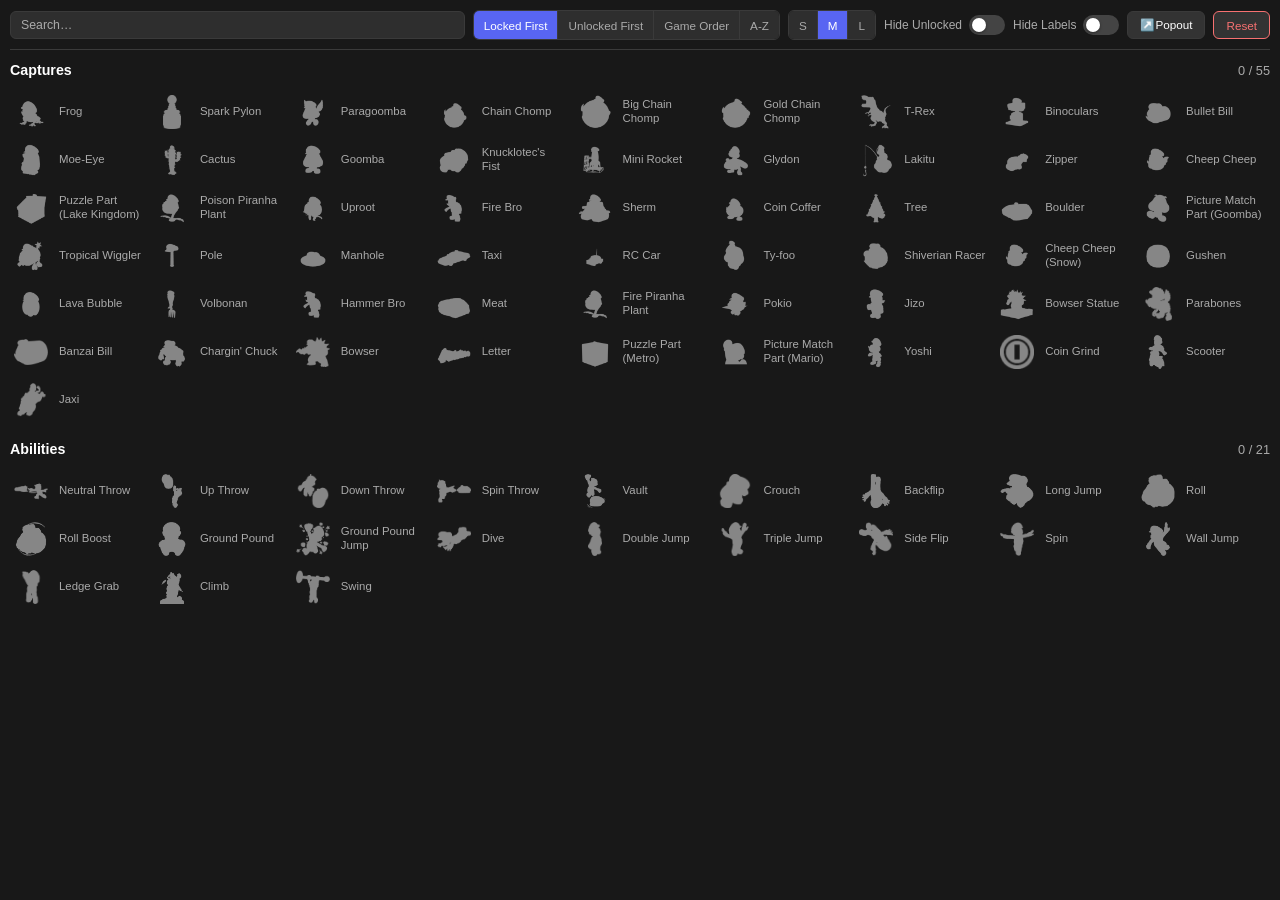
==== commit e1385294: "Add files via upload" ====
--- a/apc.html
+++ b/apc.html
@@ -76,7 +76,7 @@
     </section>
   </div>
 
-<script src="apc-data.js?v=7"></script>
+<script src="apc-data.js?v=8"></script>
 <script>
 (function () {
   'use strict';
--- a/style.css
+++ b/style.css
@@ -59,6 +59,16 @@
   align-self: flex-start;
   margin-bottom: 4px;
 }
+/* When every .main-tab button is hidden (Notes is the only tab and it just
+   hid itself too, since there's nothing left to switch between), the bar
+   itself has nothing to show - drop its reserved margin so it doesn't leave
+   a blank gap where the tab row used to be. */
+#main-tabs:has(> .main-tab:not(.hidden)) {
+  margin-bottom: 4px;
+}
+#main-tabs:not(:has(> .main-tab:not(.hidden))) {
+  margin-bottom: 0;
+}
 .main-tab {
   background: var(--btn-bg);
   color: var(--text-dim);
@@ -2048,6 +2058,32 @@
   flex-shrink: 0;
 }
 .zn-revert-btn:hover { background: var(--btn-hover); }
+
+/* ══ Useless Captures modal (Notes Settings > Edit List) ═══════════════ */
+.useless-captures-modal-box {
+  width: min(760px, 94vw);
+  max-height: 88vh;
+  display: flex;
+  flex-direction: column;
+}
+.useless-captures-body {
+  display: grid;
+  grid-template-columns: repeat(auto-fill, minmax(84px, 1fr));
+  grid-auto-rows: min-content;
+  gap: 8px;
+  align-content: start;
+}
+.useless-captures-body .req-picker-item { min-height: 84px; }
+.useless-captures-body .req-picker-item img {
+  height: 44px; width: 44px; max-width: none; max-height: none; object-fit: contain;
+}
+.useless-captures-modal-box .settings-footer {
+  display: flex;
+  align-items: center;
+  gap: 8px;
+}
+.useless-captures-modal-box .settings-footer .ctrl-btn { width: auto; }
+.useless-captures-modal-box .settings-footer .revert-btn { margin-right: auto; }
 .zn-kingdom { margin-bottom: 18px; }
 .zn-kingdom-header {
   display: flex;
